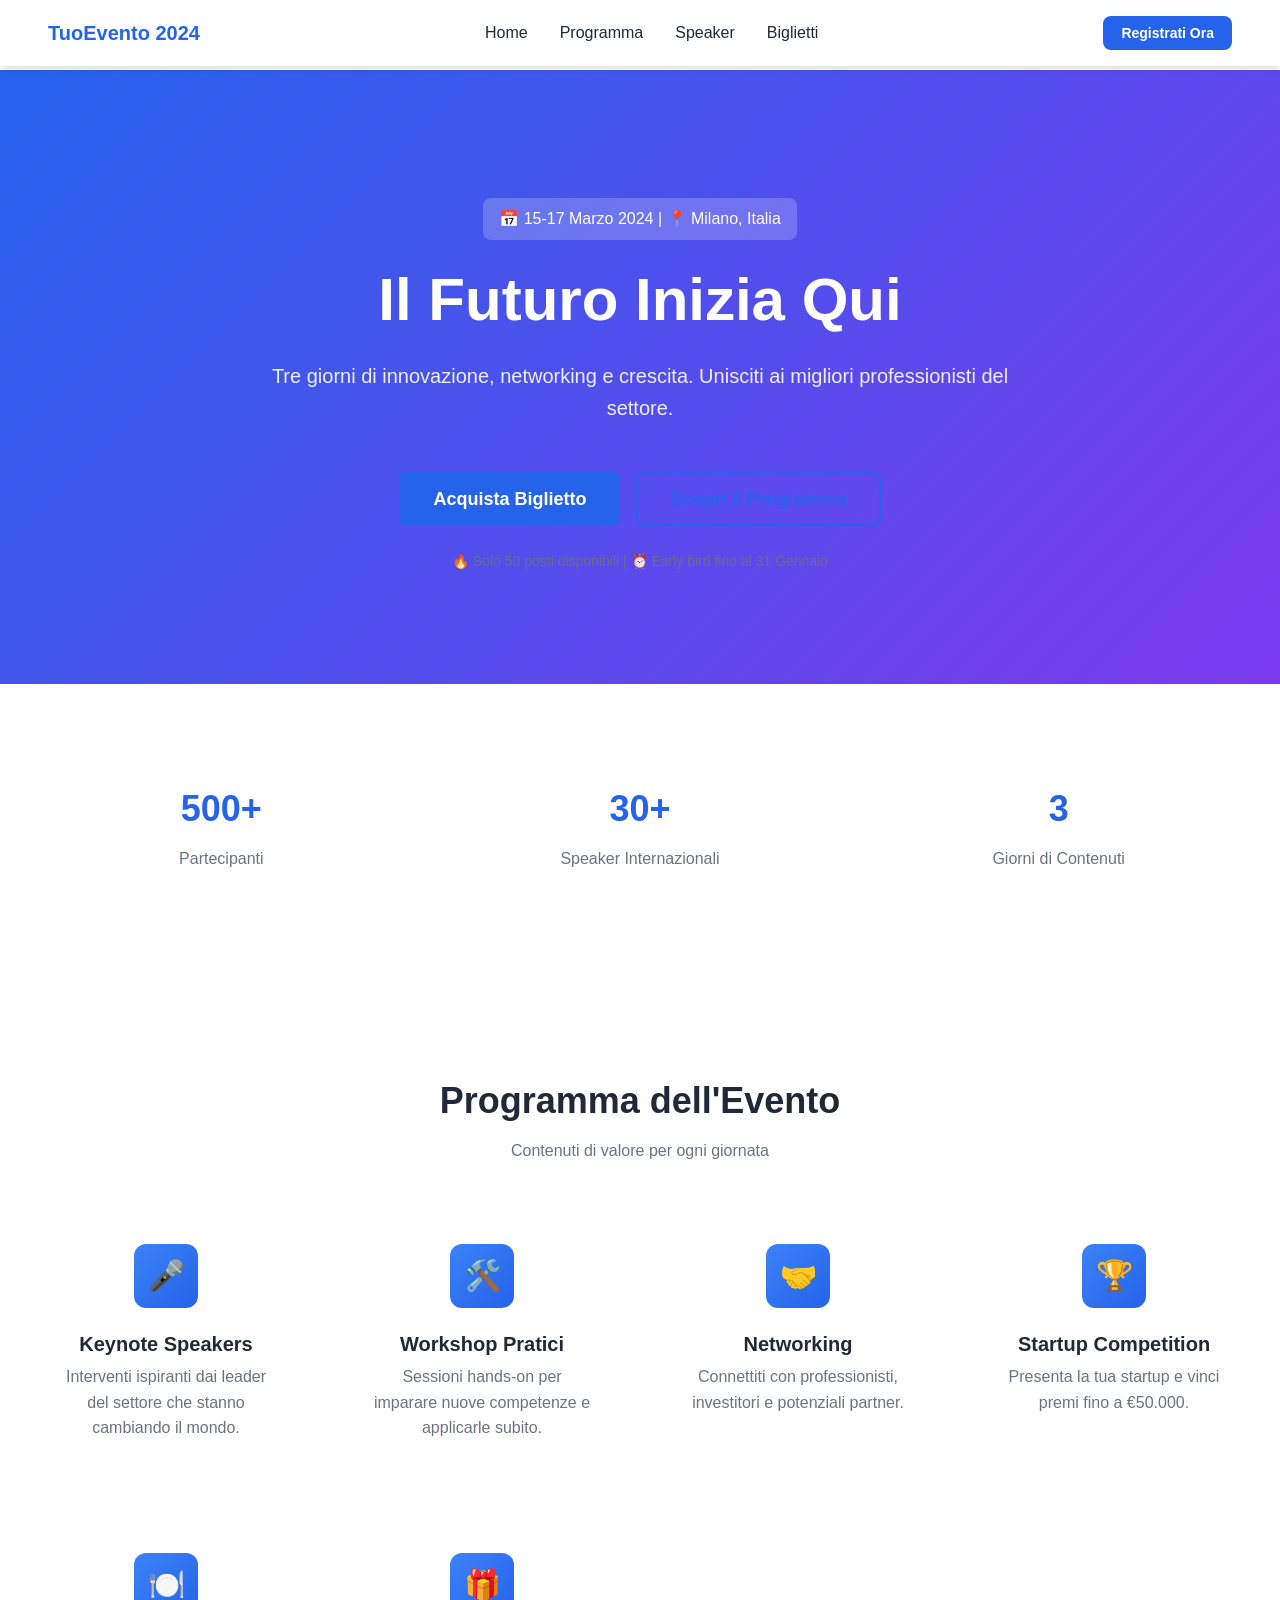
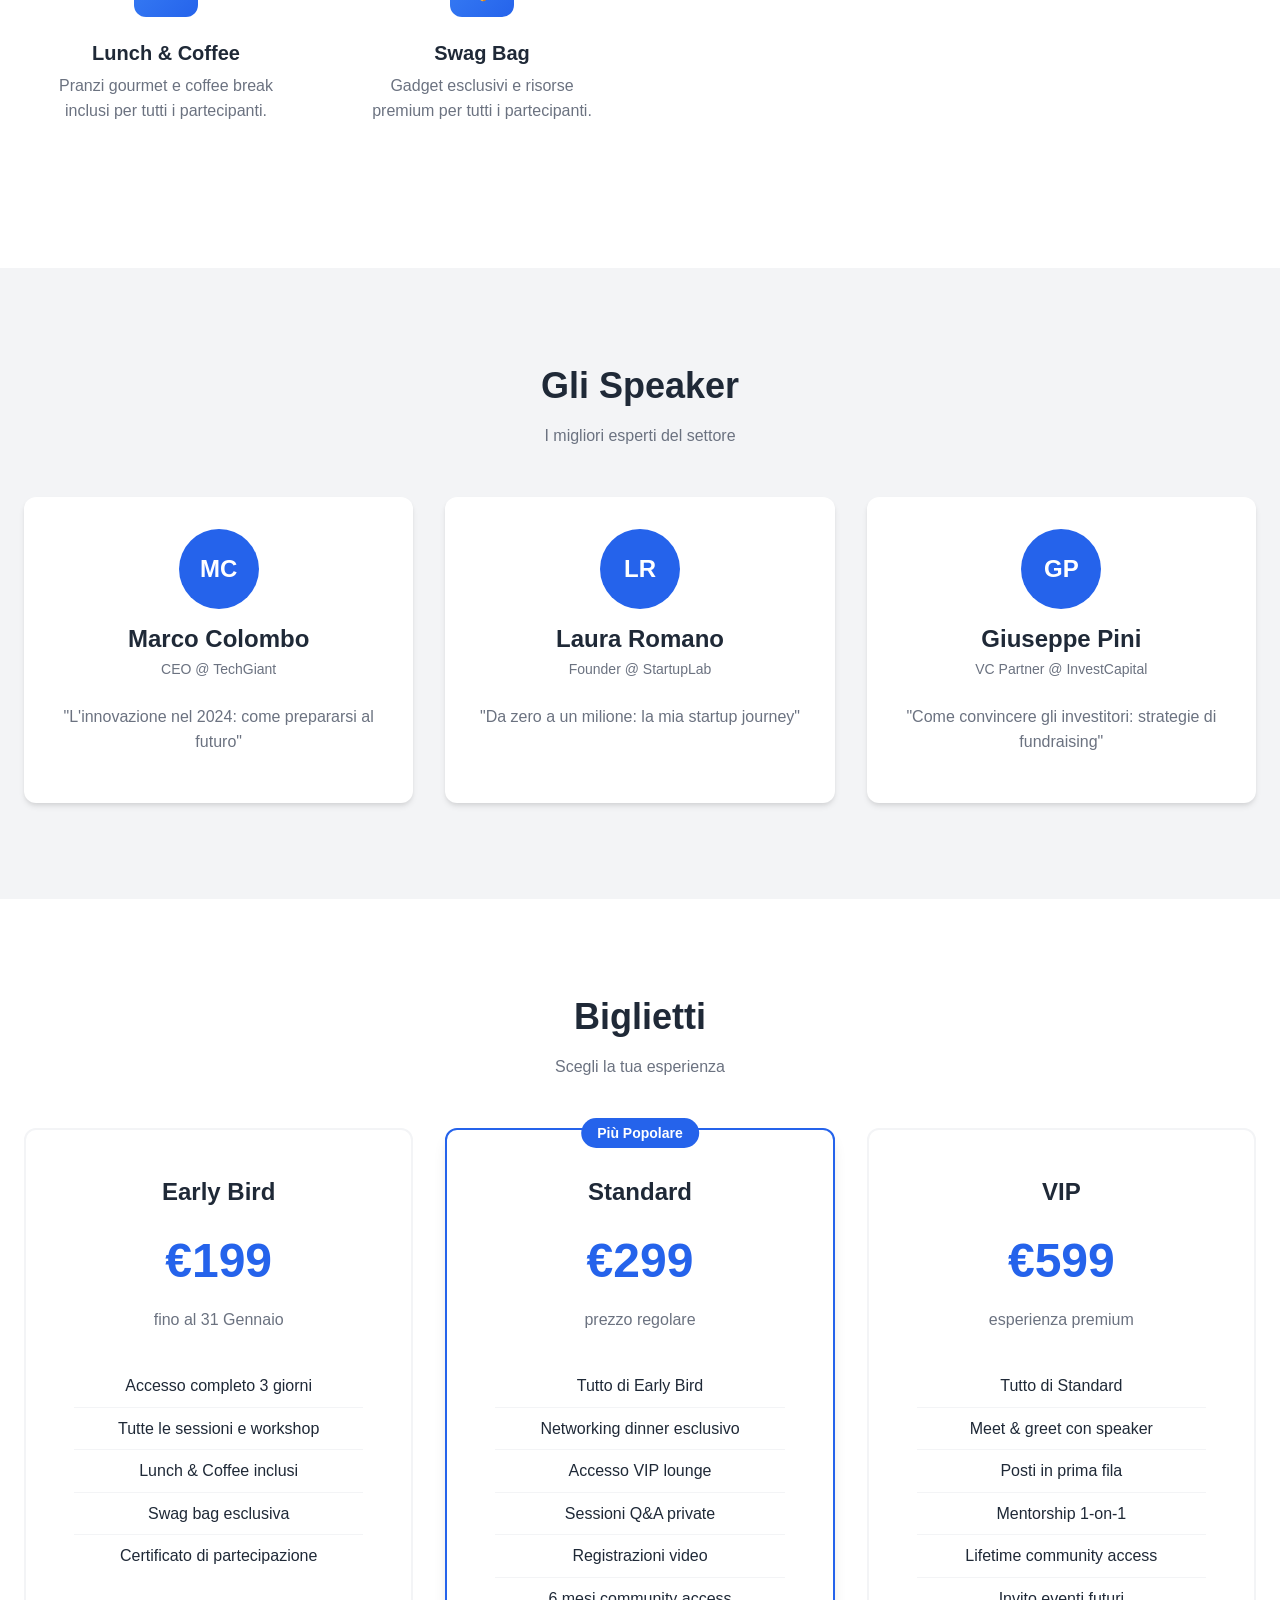
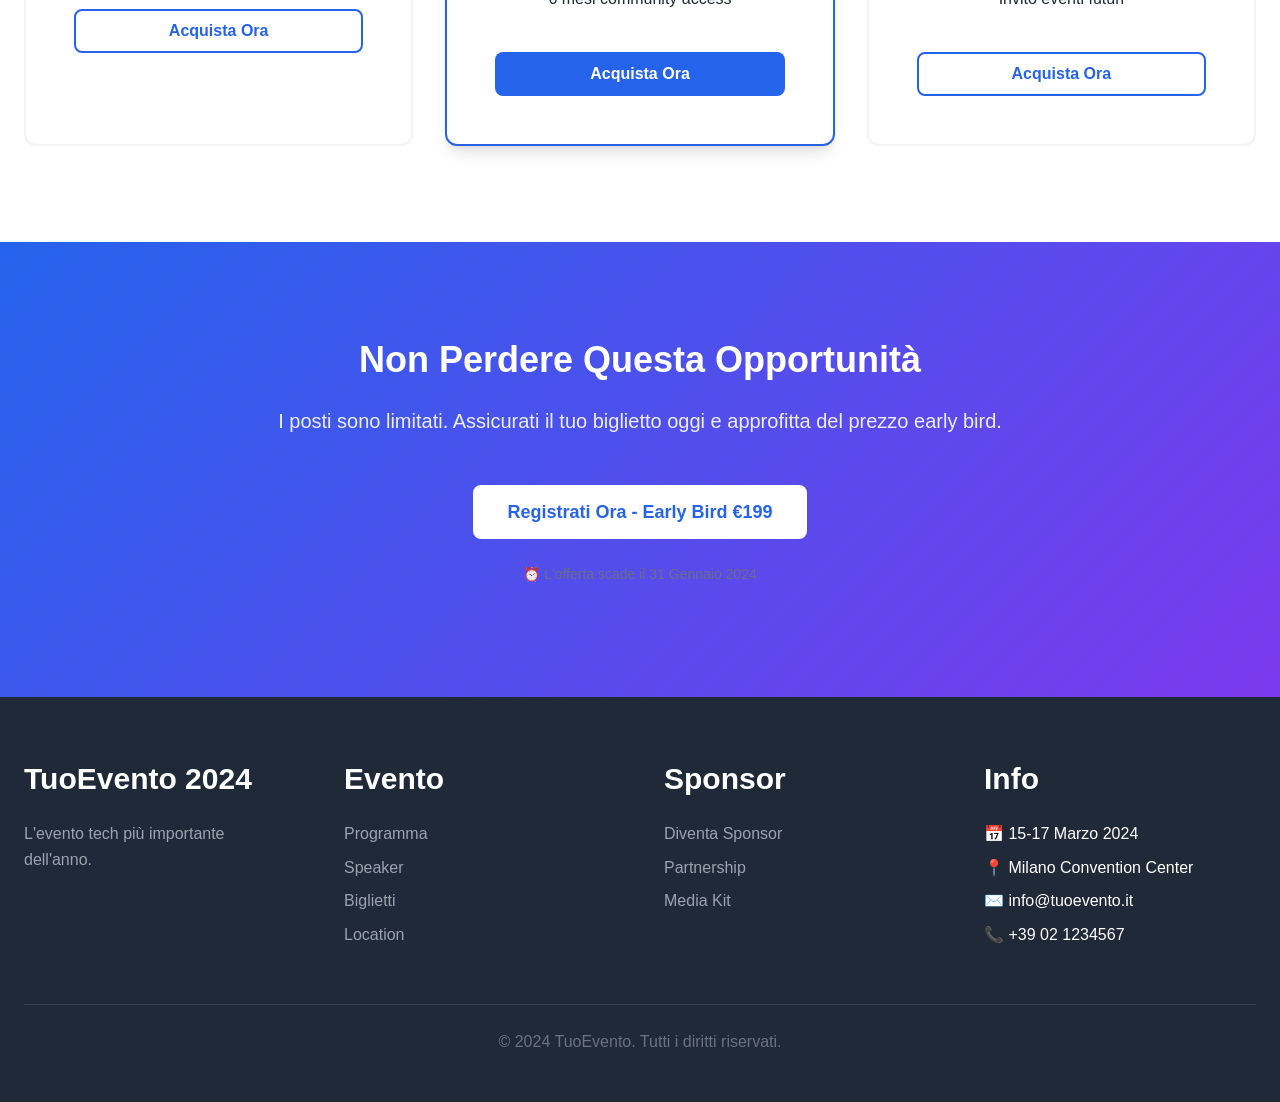
==== templates/event-landing.html @ 003d0883 "Crea Landing Page Kit completo per Vento Bootcamp - Struttura progetto con cartelle organizzate (css" ====
<!DOCTYPE html>
<html lang="it">
<head>
  <meta charset="UTF-8">
  <meta name="viewport" content="width=device-width, initial-scale=1.0">
  <meta name="description" content="Landing page professionale per il tuo evento">
  <title>Il Tuo Evento - Registrati Ora</title>

  <!-- CSS -->
  <link rel="stylesheet" href="../css/variables.css">
  <link rel="stylesheet" href="../css/main.css">
  <link rel="stylesheet" href="../css/components.css">
</head>
<body>

  <!-- NAVBAR -->
  <nav class="navbar" id="navbar">
    <div class="container">
      <div class="navbar-container">
        <a href="#" class="navbar-logo">TuoEvento 2024</a>

        <ul class="navbar-menu" id="navbarMenu">
          <li><a href="#home" class="navbar-link">Home</a></li>
          <li><a href="#features" class="navbar-link">Programma</a></li>
          <li><a href="#testimonials" class="navbar-link">Speaker</a></li>
          <li><a href="#pricing" class="navbar-link">Biglietti</a></li>
        </ul>

        <button class="btn btn-primary btn-sm">Registrati Ora</button>

        <button class="navbar-toggle" id="navbarToggle">
          <span></span>
          <span></span>
          <span></span>
        </button>
      </div>
    </div>
  </nav>

  <!-- HERO SECTION -->
  <section class="hero" id="home">
    <div class="container">
      <div class="hero-content">
        <div style="display: inline-block; background: rgba(255,255,255,0.2); padding: 0.5rem 1rem; border-radius: var(--radius-md); margin-bottom: var(--spacing-lg);">
          📅 15-17 Marzo 2024 | 📍 Milano, Italia
        </div>
        <h1 class="hero-title">Il Futuro Inizia Qui</h1>
        <p class="hero-subtitle">
          Tre giorni di innovazione, networking e crescita.
          Unisciti ai migliori professionisti del settore.
        </p>
        <div class="hero-buttons">
          <button class="btn btn-primary btn-lg">Acquista Biglietto</button>
          <button class="btn btn-outline btn-lg">Scopri il Programma</button>
        </div>
        <p style="margin-top: var(--spacing-lg); font-size: var(--text-sm); opacity: 0.9;">
          🔥 Solo 50 posti disponibili | ⏰ Early bird fino al 31 Gennaio
        </p>
      </div>
    </div>
  </section>

  <!-- EVENT INFO SECTION -->
  <section class="section" style="background-color: var(--white);">
    <div class="container">
      <div class="grid grid-cols-3" style="text-align: center;">
        <div>
          <div style="font-size: var(--text-4xl); color: var(--primary-color); font-weight: 700; margin-bottom: var(--spacing-sm);">500+</div>
          <p class="text-gray">Partecipanti</p>
        </div>
        <div>
          <div style="font-size: var(--text-4xl); color: var(--primary-color); font-weight: 700; margin-bottom: var(--spacing-sm);">30+</div>
          <p class="text-gray">Speaker Internazionali</p>
        </div>
        <div>
          <div style="font-size: var(--text-4xl); color: var(--primary-color); font-weight: 700; margin-bottom: var(--spacing-sm);">3</div>
          <p class="text-gray">Giorni di Contenuti</p>
        </div>
      </div>
    </div>
  </section>

  <!-- PROGRAM SECTION -->
  <section class="features section" id="features">
    <div class="container">
      <div class="text-center">
        <h2>Programma dell'Evento</h2>
        <p class="text-gray">Contenuti di valore per ogni giornata</p>
      </div>

      <div class="features-grid">
        <div class="feature-card">
          <div class="feature-icon">🎤</div>
          <h3 class="feature-title">Keynote Speakers</h3>
          <p class="feature-description">
            Interventi ispiranti dai leader del settore che stanno cambiando il mondo.
          </p>
        </div>

        <div class="feature-card">
          <div class="feature-icon">🛠️</div>
          <h3 class="feature-title">Workshop Pratici</h3>
          <p class="feature-description">
            Sessioni hands-on per imparare nuove competenze e applicarle subito.
          </p>
        </div>

        <div class="feature-card">
          <div class="feature-icon">🤝</div>
          <h3 class="feature-title">Networking</h3>
          <p class="feature-description">
            Connettiti con professionisti, investitori e potenziali partner.
          </p>
        </div>

        <div class="feature-card">
          <div class="feature-icon">🏆</div>
          <h3 class="feature-title">Startup Competition</h3>
          <p class="feature-description">
            Presenta la tua startup e vinci premi fino a €50.000.
          </p>
        </div>

        <div class="feature-card">
          <div class="feature-icon">🍽️</div>
          <h3 class="feature-title">Lunch & Coffee</h3>
          <p class="feature-description">
            Pranzi gourmet e coffee break inclusi per tutti i partecipanti.
          </p>
        </div>

        <div class="feature-card">
          <div class="feature-icon">🎁</div>
          <h3 class="feature-title">Swag Bag</h3>
          <p class="feature-description">
            Gadget esclusivi e risorse premium per tutti i partecipanti.
          </p>
        </div>
      </div>
    </div>
  </section>

  <!-- SPEAKERS SECTION (Styled as Testimonials) -->
  <section class="testimonials section" id="testimonials">
    <div class="container">
      <div class="text-center">
        <h2>Gli Speaker</h2>
        <p class="text-gray">I migliori esperti del settore</p>
      </div>

      <div class="testimonials-grid">
        <div class="testimonial-card">
          <div style="text-align: center; margin-bottom: var(--spacing-lg);">
            <div class="testimonial-avatar" style="width: 80px; height: 80px; font-size: var(--text-2xl); margin: 0 auto var(--spacing-md);">
              MC
            </div>
            <h4 style="margin-bottom: 0.25rem;">Marco Colombo</h4>
            <p class="text-gray" style="margin: 0; font-size: var(--text-sm);">CEO @ TechGiant</p>
          </div>
          <p class="feature-description" style="text-align: center;">
            "L'innovazione nel 2024: come prepararsi al futuro"
          </p>
        </div>

        <div class="testimonial-card">
          <div style="text-align: center; margin-bottom: var(--spacing-lg);">
            <div class="testimonial-avatar" style="width: 80px; height: 80px; font-size: var(--text-2xl); margin: 0 auto var(--spacing-md);">
              LR
            </div>
            <h4 style="margin-bottom: 0.25rem;">Laura Romano</h4>
            <p class="text-gray" style="margin: 0; font-size: var(--text-sm);">Founder @ StartupLab</p>
          </div>
          <p class="feature-description" style="text-align: center;">
            "Da zero a un milione: la mia startup journey"
          </p>
        </div>

        <div class="testimonial-card">
          <div style="text-align: center; margin-bottom: var(--spacing-lg);">
            <div class="testimonial-avatar" style="width: 80px; height: 80px; font-size: var(--text-2xl); margin: 0 auto var(--spacing-md);">
              GP
            </div>
            <h4 style="margin-bottom: 0.25rem;">Giuseppe Pini</h4>
            <p class="text-gray" style="margin: 0; font-size: var(--text-sm);">VC Partner @ InvestCapital</p>
          </div>
          <p class="feature-description" style="text-align: center;">
            "Come convincere gli investitori: strategie di fundraising"
          </p>
        </div>
      </div>
    </div>
  </section>

  <!-- PRICING/TICKETS SECTION -->
  <section class="pricing section" id="pricing">
    <div class="container">
      <div class="text-center">
        <h2>Biglietti</h2>
        <p class="text-gray">Scegli la tua esperienza</p>
      </div>

      <div class="pricing-grid">
        <div class="pricing-card">
          <h3 class="pricing-name">Early Bird</h3>
          <div class="pricing-price">€199</div>
          <p class="pricing-period">fino al 31 Gennaio</p>
          <ul class="pricing-features">
            <li>Accesso completo 3 giorni</li>
            <li>Tutte le sessioni e workshop</li>
            <li>Lunch & Coffee inclusi</li>
            <li>Swag bag esclusiva</li>
            <li>Certificato di partecipazione</li>
          </ul>
          <button class="btn btn-outline" style="width: 100%;">Acquista Ora</button>
        </div>

        <div class="pricing-card featured">
          <span class="pricing-badge">Più Popolare</span>
          <h3 class="pricing-name">Standard</h3>
          <div class="pricing-price">€299</div>
          <p class="pricing-period">prezzo regolare</p>
          <ul class="pricing-features">
            <li>Tutto di Early Bird</li>
            <li>Networking dinner esclusivo</li>
            <li>Accesso VIP lounge</li>
            <li>Sessioni Q&A private</li>
            <li>Registrazioni video</li>
            <li>6 mesi community access</li>
          </ul>
          <button class="btn btn-primary" style="width: 100%;">Acquista Ora</button>
        </div>

        <div class="pricing-card">
          <h3 class="pricing-name">VIP</h3>
          <div class="pricing-price">€599</div>
          <p class="pricing-period">esperienza premium</p>
          <ul class="pricing-features">
            <li>Tutto di Standard</li>
            <li>Meet & greet con speaker</li>
            <li>Posti in prima fila</li>
            <li>Mentorship 1-on-1</li>
            <li>Lifetime community access</li>
            <li>Invito eventi futuri</li>
          </ul>
          <button class="btn btn-outline" style="width: 100%;">Acquista Ora</button>
        </div>
      </div>
    </div>
  </section>

  <!-- CTA SECTION -->
  <section class="cta">
    <div class="container">
      <h2 class="cta-title">Non Perdere Questa Opportunità</h2>
      <p class="cta-text">
        I posti sono limitati. Assicurati il tuo biglietto oggi e approfitta del prezzo early bird.
      </p>
      <div class="hero-buttons">
        <button class="btn btn-lg" style="background-color: var(--white); color: var(--primary-color);">
          Registrati Ora - Early Bird €199
        </button>
      </div>
      <p style="margin-top: var(--spacing-lg); font-size: var(--text-sm); opacity: 0.9;">
        ⏰ L'offerta scade il 31 Gennaio 2024
      </p>
    </div>
  </section>

  <!-- FOOTER -->
  <footer class="footer">
    <div class="container">
      <div class="footer-grid">
        <div class="footer-section">
          <h3>TuoEvento 2024</h3>
          <p style="color: var(--gray-light);">
            L'evento tech più importante dell'anno.
          </p>
        </div>

        <div class="footer-section">
          <h3>Evento</h3>
          <ul class="footer-links">
            <li><a href="#features">Programma</a></li>
            <li><a href="#testimonials">Speaker</a></li>
            <li><a href="#pricing">Biglietti</a></li>
            <li><a href="#">Location</a></li>
          </ul>
        </div>

        <div class="footer-section">
          <h3>Sponsor</h3>
          <ul class="footer-links">
            <li><a href="#">Diventa Sponsor</a></li>
            <li><a href="#">Partnership</a></li>
            <li><a href="#">Media Kit</a></li>
          </ul>
        </div>

        <div class="footer-section">
          <h3>Info</h3>
          <ul class="footer-links">
            <li>📅 15-17 Marzo 2024</li>
            <li>📍 Milano Convention Center</li>
            <li>✉️ info@tuoevento.it</li>
            <li>📞 +39 02 1234567</li>
          </ul>
        </div>
      </div>

      <div class="footer-bottom">
        <p>&copy; 2024 TuoEvento. Tutti i diritti riservati.</p>
      </div>
    </div>
  </footer>

  <!-- JavaScript -->
  <script src="../js/main.js"></script>
</body>
</html>
---- css/variables.css ----
/* ========================================
   VARIABILI CSS - Personalizza qui i colori e gli stili
   ======================================== */

:root {
  /* Colori Primari */
  --primary-color: #2563eb;
  --primary-dark: #1e40af;
  --primary-light: #3b82f6;

  /* Colori Secondari */
  --secondary-color: #7c3aed;
  --secondary-dark: #6d28d9;
  --secondary-light: #8b5cf6;

  /* Colori Neutri */
  --dark: #1f2937;
  --dark-light: #374151;
  --gray: #6b7280;
  --gray-light: #9ca3af;
  --light: #f3f4f6;
  --white: #ffffff;

  /* Colori di Stato */
  --success: #10b981;
  --warning: #f59e0b;
  --error: #ef4444;
  --info: #3b82f6;

  /* Typography */
  --font-primary: -apple-system, BlinkMacSystemFont, 'Segoe UI', Roboto, 'Helvetica Neue', Arial, sans-serif;
  --font-heading: 'Inter', -apple-system, BlinkMacSystemFont, 'Segoe UI', Roboto, sans-serif;

  /* Font Sizes */
  --text-xs: 0.75rem;      /* 12px */
  --text-sm: 0.875rem;     /* 14px */
  --text-base: 1rem;       /* 16px */
  --text-lg: 1.125rem;     /* 18px */
  --text-xl: 1.25rem;      /* 20px */
  --text-2xl: 1.5rem;      /* 24px */
  --text-3xl: 1.875rem;    /* 30px */
  --text-4xl: 2.25rem;     /* 36px */
  --text-5xl: 3rem;        /* 48px */
  --text-6xl: 3.75rem;     /* 60px */

  /* Spacing */
  --spacing-xs: 0.25rem;   /* 4px */
  --spacing-sm: 0.5rem;    /* 8px */
  --spacing-md: 1rem;      /* 16px */
  --spacing-lg: 1.5rem;    /* 24px */
  --spacing-xl: 2rem;      /* 32px */
  --spacing-2xl: 3rem;     /* 48px */
  --spacing-3xl: 4rem;     /* 64px */
  --spacing-4xl: 6rem;     /* 96px */

  /* Border Radius */
  --radius-sm: 0.25rem;    /* 4px */
  --radius-md: 0.5rem;     /* 8px */
  --radius-lg: 0.75rem;    /* 12px */
  --radius-xl: 1rem;       /* 16px */
  --radius-full: 9999px;

  /* Shadows */
  --shadow-sm: 0 1px 2px 0 rgba(0, 0, 0, 0.05);
  --shadow-md: 0 4px 6px -1px rgba(0, 0, 0, 0.1), 0 2px 4px -1px rgba(0, 0, 0, 0.06);
  --shadow-lg: 0 10px 15px -3px rgba(0, 0, 0, 0.1), 0 4px 6px -2px rgba(0, 0, 0, 0.05);
  --shadow-xl: 0 20px 25px -5px rgba(0, 0, 0, 0.1), 0 10px 10px -5px rgba(0, 0, 0, 0.04);

  /* Transitions */
  --transition-fast: 150ms ease-in-out;
  --transition-base: 300ms ease-in-out;
  --transition-slow: 500ms ease-in-out;

  /* Container Width */
  --container-sm: 640px;
  --container-md: 768px;
  --container-lg: 1024px;
  --container-xl: 1280px;
  --container-2xl: 1536px;
}
---- css/main.css ----
/* ========================================
   RESET & BASE STYLES
   ======================================== */

* {
  margin: 0;
  padding: 0;
  box-sizing: border-box;
}

html {
  scroll-behavior: smooth;
}

body {
  font-family: var(--font-primary);
  font-size: var(--text-base);
  line-height: 1.6;
  color: var(--dark);
  background-color: var(--white);
  -webkit-font-smoothing: antialiased;
  -moz-osx-font-smoothing: grayscale;
}

img {
  max-width: 100%;
  height: auto;
  display: block;
}

a {
  color: inherit;
  text-decoration: none;
}

button {
  font-family: inherit;
  cursor: pointer;
  border: none;
  background: none;
}

/* ========================================
   TYPOGRAPHY
   ======================================== */

h1, h2, h3, h4, h5, h6 {
  font-family: var(--font-heading);
  font-weight: 700;
  line-height: 1.2;
  margin-bottom: var(--spacing-md);
  color: var(--dark);
}

h1 { font-size: var(--text-5xl); }
h2 { font-size: var(--text-4xl); }
h3 { font-size: var(--text-3xl); }
h4 { font-size: var(--text-2xl); }
h5 { font-size: var(--text-xl); }
h6 { font-size: var(--text-lg); }

p {
  margin-bottom: var(--spacing-md);
  color: var(--gray);
}

/* ========================================
   CONTAINER & LAYOUT
   ======================================== */

.container {
  width: 100%;
  max-width: var(--container-xl);
  margin: 0 auto;
  padding: 0 var(--spacing-lg);
}

.container-sm { max-width: var(--container-sm); }
.container-md { max-width: var(--container-md); }
.container-lg { max-width: var(--container-lg); }
.container-xl { max-width: var(--container-xl); }

.section {
  padding: var(--spacing-4xl) 0;
}

.section-sm { padding: var(--spacing-2xl) 0; }
.section-lg { padding: 6rem 0; }

/* ========================================
   GRID SYSTEM
   ======================================== */

.grid {
  display: grid;
  gap: var(--spacing-lg);
}

.grid-cols-1 { grid-template-columns: repeat(1, 1fr); }
.grid-cols-2 { grid-template-columns: repeat(2, 1fr); }
.grid-cols-3 { grid-template-columns: repeat(3, 1fr); }
.grid-cols-4 { grid-template-columns: repeat(4, 1fr); }

/* ========================================
   FLEXBOX UTILITIES
   ======================================== */

.flex {
  display: flex;
}

.flex-col { flex-direction: column; }
.flex-row { flex-direction: row; }

.items-center { align-items: center; }
.items-start { align-items: flex-start; }
.items-end { align-items: flex-end; }

.justify-center { justify-content: center; }
.justify-between { justify-content: space-between; }
.justify-around { justify-content: space-around; }
.justify-start { justify-content: flex-start; }
.justify-end { justify-content: flex-end; }

.gap-sm { gap: var(--spacing-sm); }
.gap-md { gap: var(--spacing-md); }
.gap-lg { gap: var(--spacing-lg); }
.gap-xl { gap: var(--spacing-xl); }

/* ========================================
   BUTTONS
   ======================================== */

.btn {
  display: inline-flex;
  align-items: center;
  justify-content: center;
  padding: 0.75rem 1.5rem;
  font-size: var(--text-base);
  font-weight: 600;
  border-radius: var(--radius-md);
  transition: all var(--transition-base);
  cursor: pointer;
  border: 2px solid transparent;
  text-align: center;
  line-height: 1;
}

.btn-primary {
  background-color: var(--primary-color);
  color: var(--white);
}

.btn-primary:hover {
  background-color: var(--primary-dark);
  transform: translateY(-2px);
  box-shadow: var(--shadow-lg);
}

.btn-secondary {
  background-color: var(--secondary-color);
  color: var(--white);
}

.btn-secondary:hover {
  background-color: var(--secondary-dark);
  transform: translateY(-2px);
  box-shadow: var(--shadow-lg);
}

.btn-outline {
  background-color: transparent;
  border-color: var(--primary-color);
  color: var(--primary-color);
}

.btn-outline:hover {
  background-color: var(--primary-color);
  color: var(--white);
}

.btn-lg {
  padding: 1rem 2rem;
  font-size: var(--text-lg);
}

.btn-sm {
  padding: 0.5rem 1rem;
  font-size: var(--text-sm);
}

/* ========================================
   CARDS
   ======================================== */

.card {
  background-color: var(--white);
  border-radius: var(--radius-lg);
  padding: var(--spacing-xl);
  box-shadow: var(--shadow-md);
  transition: all var(--transition-base);
}

.card:hover {
  box-shadow: var(--shadow-xl);
  transform: translateY(-4px);
}

/* ========================================
   FORM ELEMENTS
   ======================================== */

.form-group {
  margin-bottom: var(--spacing-lg);
}

.form-label {
  display: block;
  margin-bottom: var(--spacing-sm);
  font-weight: 600;
  color: var(--dark);
}

.form-input,
.form-textarea,
.form-select {
  width: 100%;
  padding: 0.75rem;
  font-size: var(--text-base);
  border: 2px solid var(--light);
  border-radius: var(--radius-md);
  transition: all var(--transition-base);
  font-family: inherit;
}

.form-input:focus,
.form-textarea:focus,
.form-select:focus {
  outline: none;
  border-color: var(--primary-color);
  box-shadow: 0 0 0 3px rgba(37, 99, 235, 0.1);
}

.form-textarea {
  resize: vertical;
  min-height: 120px;
}

/* ========================================
   UTILITY CLASSES
   ======================================== */

.text-center { text-align: center; }
.text-left { text-align: left; }
.text-right { text-align: right; }

.text-primary { color: var(--primary-color); }
.text-secondary { color: var(--secondary-color); }
.text-dark { color: var(--dark); }
.text-gray { color: var(--gray); }
.text-white { color: var(--white); }

.bg-primary { background-color: var(--primary-color); }
.bg-secondary { background-color: var(--secondary-color); }
.bg-dark { background-color: var(--dark); }
.bg-light { background-color: var(--light); }
.bg-white { background-color: var(--white); }

.rounded-sm { border-radius: var(--radius-sm); }
.rounded-md { border-radius: var(--radius-md); }
.rounded-lg { border-radius: var(--radius-lg); }
.rounded-full { border-radius: var(--radius-full); }

.shadow-sm { box-shadow: var(--shadow-sm); }
.shadow-md { box-shadow: var(--shadow-md); }
.shadow-lg { box-shadow: var(--shadow-lg); }

.mb-sm { margin-bottom: var(--spacing-sm); }
.mb-md { margin-bottom: var(--spacing-md); }
.mb-lg { margin-bottom: var(--spacing-lg); }
.mb-xl { margin-bottom: var(--spacing-xl); }

.mt-sm { margin-top: var(--spacing-sm); }
.mt-md { margin-top: var(--spacing-md); }
.mt-lg { margin-top: var(--spacing-lg); }
.mt-xl { margin-top: var(--spacing-xl); }

/* ========================================
   RESPONSIVE DESIGN
   ======================================== */

@media (max-width: 768px) {
  h1 { font-size: var(--text-4xl); }
  h2 { font-size: var(--text-3xl); }
  h3 { font-size: var(--text-2xl); }

  .section { padding: var(--spacing-2xl) 0; }

  .grid-cols-2,
  .grid-cols-3,
  .grid-cols-4 {
    grid-template-columns: 1fr;
  }
}

@media (min-width: 769px) and (max-width: 1024px) {
  .grid-cols-3,
  .grid-cols-4 {
    grid-template-columns: repeat(2, 1fr);
  }
}
---- css/components.css ----
/* ========================================
   COMPONENT STYLES
   ======================================== */

/* NAVBAR */
.navbar {
  position: fixed;
  top: 0;
  left: 0;
  right: 0;
  background-color: var(--white);
  box-shadow: var(--shadow-md);
  z-index: 1000;
  transition: all var(--transition-base);
}

.navbar.scrolled {
  box-shadow: var(--shadow-lg);
}

.navbar-container {
  display: flex;
  align-items: center;
  justify-content: space-between;
  padding: var(--spacing-md) var(--spacing-lg);
}

.navbar-logo {
  font-size: var(--text-xl);
  font-weight: 700;
  color: var(--primary-color);
}

.navbar-menu {
  display: flex;
  gap: var(--spacing-xl);
  list-style: none;
}

.navbar-link {
  font-weight: 500;
  color: var(--dark);
  transition: color var(--transition-base);
}

.navbar-link:hover {
  color: var(--primary-color);
}

.navbar-toggle {
  display: none;
  flex-direction: column;
  gap: 4px;
}

.navbar-toggle span {
  width: 25px;
  height: 3px;
  background-color: var(--dark);
  transition: all var(--transition-base);
}

/* HERO SECTION */
.hero {
  padding: 8rem 0 6rem;
  background: linear-gradient(135deg, var(--primary-color) 0%, var(--secondary-color) 100%);
  color: var(--white);
  margin-top: 70px;
}

.hero-content {
  text-align: center;
  max-width: 800px;
  margin: 0 auto;
}

.hero-title {
  font-size: var(--text-6xl);
  margin-bottom: var(--spacing-lg);
  color: var(--white);
}

.hero-subtitle {
  font-size: var(--text-xl);
  margin-bottom: var(--spacing-2xl);
  color: rgba(255, 255, 255, 0.9);
}

.hero-buttons {
  display: flex;
  gap: var(--spacing-md);
  justify-content: center;
  flex-wrap: wrap;
}

/* FEATURES SECTION */
.features {
  padding: var(--spacing-4xl) 0;
}

.features-grid {
  display: grid;
  grid-template-columns: repeat(auto-fit, minmax(280px, 1fr));
  gap: var(--spacing-xl);
  margin-top: var(--spacing-2xl);
}

.feature-card {
  text-align: center;
  padding: var(--spacing-xl);
}

.feature-icon {
  width: 64px;
  height: 64px;
  margin: 0 auto var(--spacing-lg);
  background: linear-gradient(135deg, var(--primary-light) 0%, var(--primary-color) 100%);
  border-radius: var(--radius-lg);
  display: flex;
  align-items: center;
  justify-content: center;
  font-size: var(--text-3xl);
  color: var(--white);
}

.feature-title {
  font-size: var(--text-xl);
  margin-bottom: var(--spacing-sm);
  color: var(--dark);
}

.feature-description {
  color: var(--gray);
  line-height: 1.6;
}

/* TESTIMONIALS SECTION */
.testimonials {
  background-color: var(--light);
  padding: var(--spacing-4xl) 0;
}

.testimonials-grid {
  display: grid;
  grid-template-columns: repeat(auto-fit, minmax(300px, 1fr));
  gap: var(--spacing-xl);
  margin-top: var(--spacing-2xl);
}

.testimonial-card {
  background-color: var(--white);
  padding: var(--spacing-xl);
  border-radius: var(--radius-lg);
  box-shadow: var(--shadow-md);
}

.testimonial-text {
  font-style: italic;
  color: var(--dark);
  margin-bottom: var(--spacing-lg);
  font-size: var(--text-lg);
  line-height: 1.6;
}

.testimonial-author {
  display: flex;
  align-items: center;
  gap: var(--spacing-md);
}

.testimonial-avatar {
  width: 50px;
  height: 50px;
  border-radius: var(--radius-full);
  background-color: var(--primary-color);
  display: flex;
  align-items: center;
  justify-content: center;
  color: var(--white);
  font-weight: 700;
}

.testimonial-info h4 {
  font-size: var(--text-base);
  margin-bottom: 0.25rem;
  color: var(--dark);
}

.testimonial-info p {
  font-size: var(--text-sm);
  color: var(--gray);
  margin: 0;
}

/* PRICING SECTION */
.pricing {
  padding: var(--spacing-4xl) 0;
}

.pricing-grid {
  display: grid;
  grid-template-columns: repeat(auto-fit, minmax(280px, 1fr));
  gap: var(--spacing-xl);
  margin-top: var(--spacing-2xl);
}

.pricing-card {
  background-color: var(--white);
  border: 2px solid var(--light);
  border-radius: var(--radius-lg);
  padding: var(--spacing-2xl);
  text-align: center;
  transition: all var(--transition-base);
  position: relative;
}

.pricing-card:hover {
  border-color: var(--primary-color);
  transform: translateY(-8px);
  box-shadow: var(--shadow-xl);
}

.pricing-card.featured {
  border-color: var(--primary-color);
  box-shadow: var(--shadow-lg);
}

.pricing-badge {
  position: absolute;
  top: -12px;
  left: 50%;
  transform: translateX(-50%);
  background-color: var(--primary-color);
  color: var(--white);
  padding: 0.25rem 1rem;
  border-radius: var(--radius-full);
  font-size: var(--text-sm);
  font-weight: 600;
}

.pricing-name {
  font-size: var(--text-2xl);
  margin-bottom: var(--spacing-md);
  color: var(--dark);
}

.pricing-price {
  font-size: var(--text-5xl);
  font-weight: 700;
  color: var(--primary-color);
  margin-bottom: var(--spacing-sm);
}

.pricing-period {
  color: var(--gray);
  font-size: var(--text-base);
  margin-bottom: var(--spacing-xl);
}

.pricing-features {
  list-style: none;
  margin-bottom: var(--spacing-xl);
}

.pricing-features li {
  padding: var(--spacing-sm) 0;
  color: var(--dark);
  border-bottom: 1px solid var(--light);
}

.pricing-features li:last-child {
  border-bottom: none;
}

/* CONTACT FORM SECTION */
.contact {
  padding: var(--spacing-4xl) 0;
  background-color: var(--light);
}

.contact-container {
  max-width: 600px;
  margin: var(--spacing-2xl) auto 0;
}

.contact-form {
  background-color: var(--white);
  padding: var(--spacing-2xl);
  border-radius: var(--radius-lg);
  box-shadow: var(--shadow-lg);
}

/* CTA SECTION */
.cta {
  background: linear-gradient(135deg, var(--primary-color) 0%, var(--secondary-color) 100%);
  color: var(--white);
  padding: var(--spacing-4xl) 0;
  text-align: center;
}

.cta-title {
  font-size: var(--text-4xl);
  margin-bottom: var(--spacing-lg);
  color: var(--white);
}

.cta-text {
  font-size: var(--text-xl);
  margin-bottom: var(--spacing-2xl);
  color: rgba(255, 255, 255, 0.9);
}

/* FOOTER */
.footer {
  background-color: var(--dark);
  color: var(--white);
  padding: var(--spacing-3xl) 0 var(--spacing-xl);
}

.footer-grid {
  display: grid;
  grid-template-columns: repeat(auto-fit, minmax(250px, 1fr));
  gap: var(--spacing-2xl);
  margin-bottom: var(--spacing-2xl);
}

.footer-section h3 {
  color: var(--white);
  margin-bottom: var(--spacing-lg);
}

.footer-links {
  list-style: none;
}

.footer-links li {
  margin-bottom: var(--spacing-sm);
}

.footer-links a {
  color: var(--gray-light);
  transition: color var(--transition-base);
}

.footer-links a:hover {
  color: var(--white);
}

.footer-bottom {
  border-top: 1px solid var(--dark-light);
  padding-top: var(--spacing-lg);
  text-align: center;
  color: var(--gray-light);
}

/* MOBILE RESPONSIVE */
@media (max-width: 768px) {
  .navbar-menu {
    position: fixed;
    top: 70px;
    left: 0;
    right: 0;
    flex-direction: column;
    background-color: var(--white);
    padding: var(--spacing-lg);
    box-shadow: var(--shadow-lg);
    transform: translateY(-100%);
    opacity: 0;
    visibility: hidden;
    transition: all var(--transition-base);
  }

  .navbar-menu.active {
    transform: translateY(0);
    opacity: 1;
    visibility: visible;
  }

  .navbar-toggle {
    display: flex;
  }

  .hero {
    padding: 5rem 0 3rem;
  }

  .hero-title {
    font-size: var(--text-4xl);
  }

  .hero-subtitle {
    font-size: var(--text-lg);
  }

  .hero-buttons {
    flex-direction: column;
    align-items: center;
  }

  .hero-buttons .btn {
    width: 100%;
    max-width: 300px;
  }
}
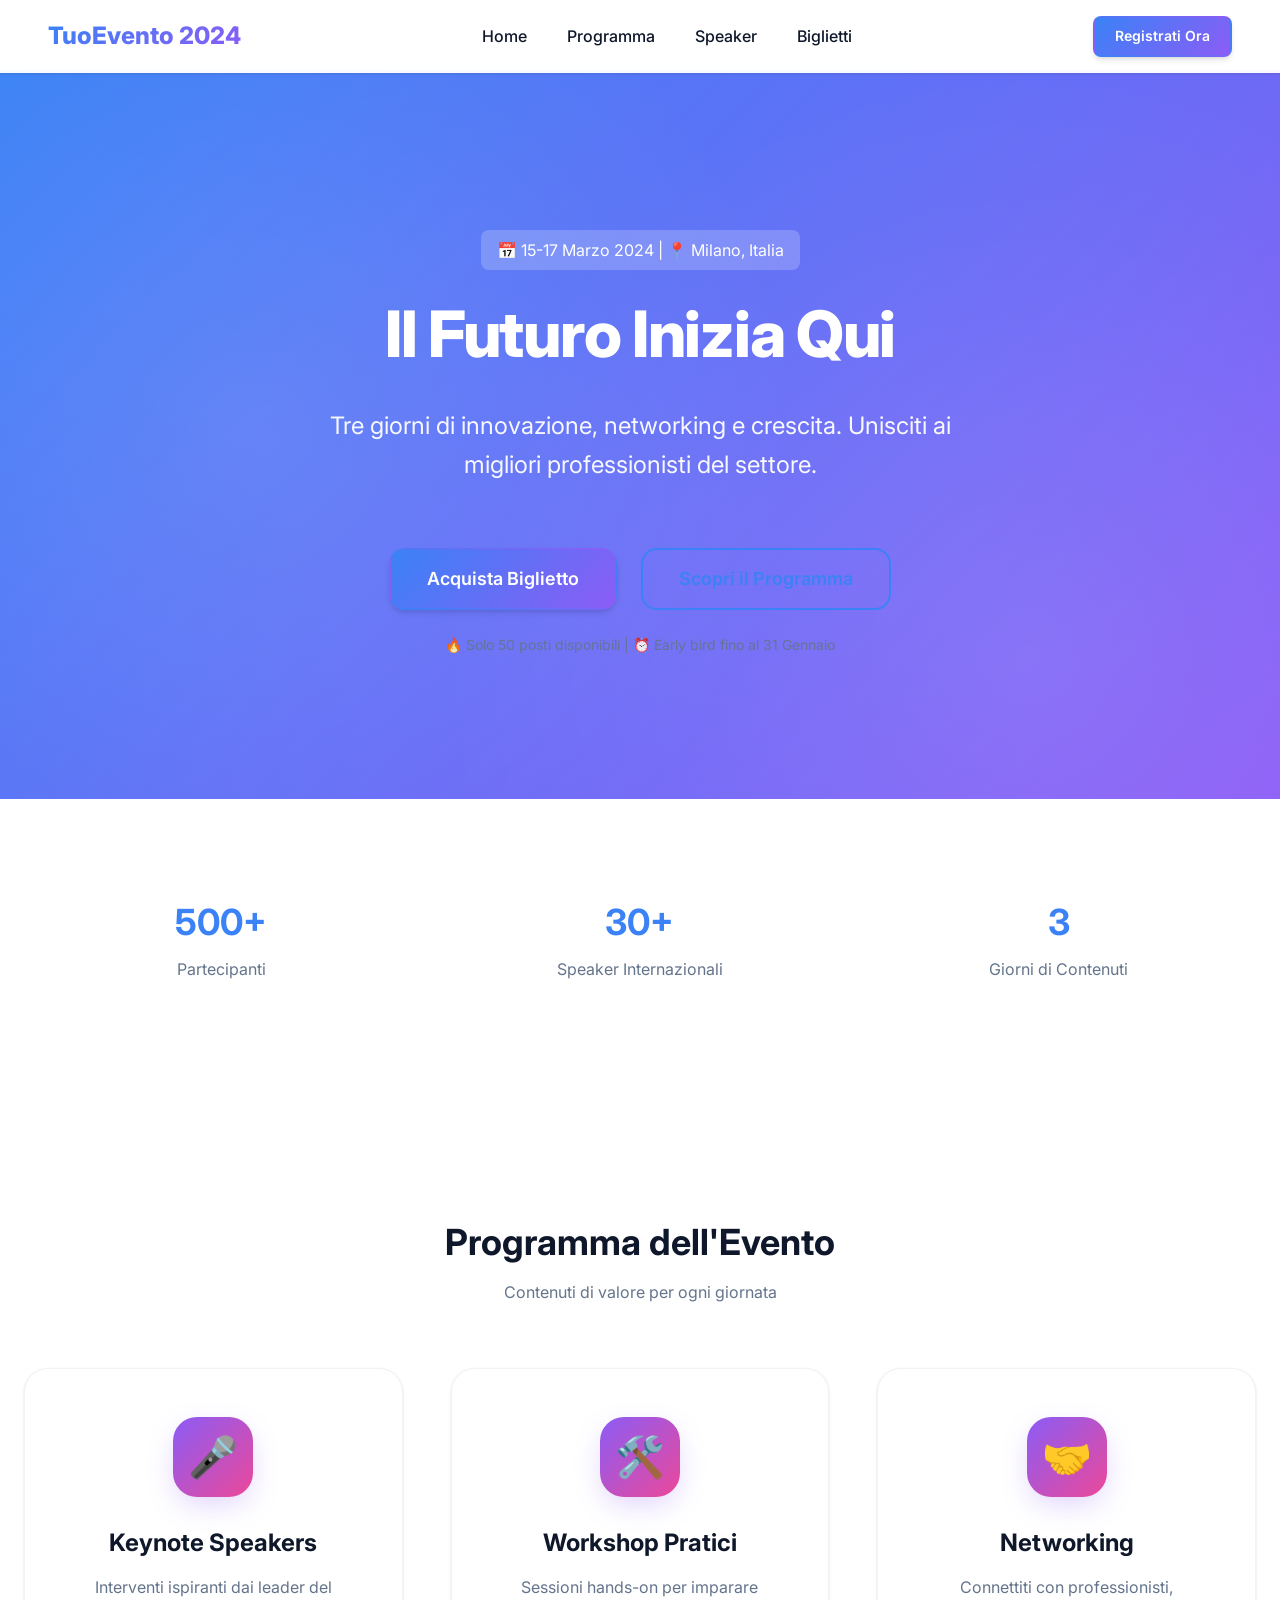
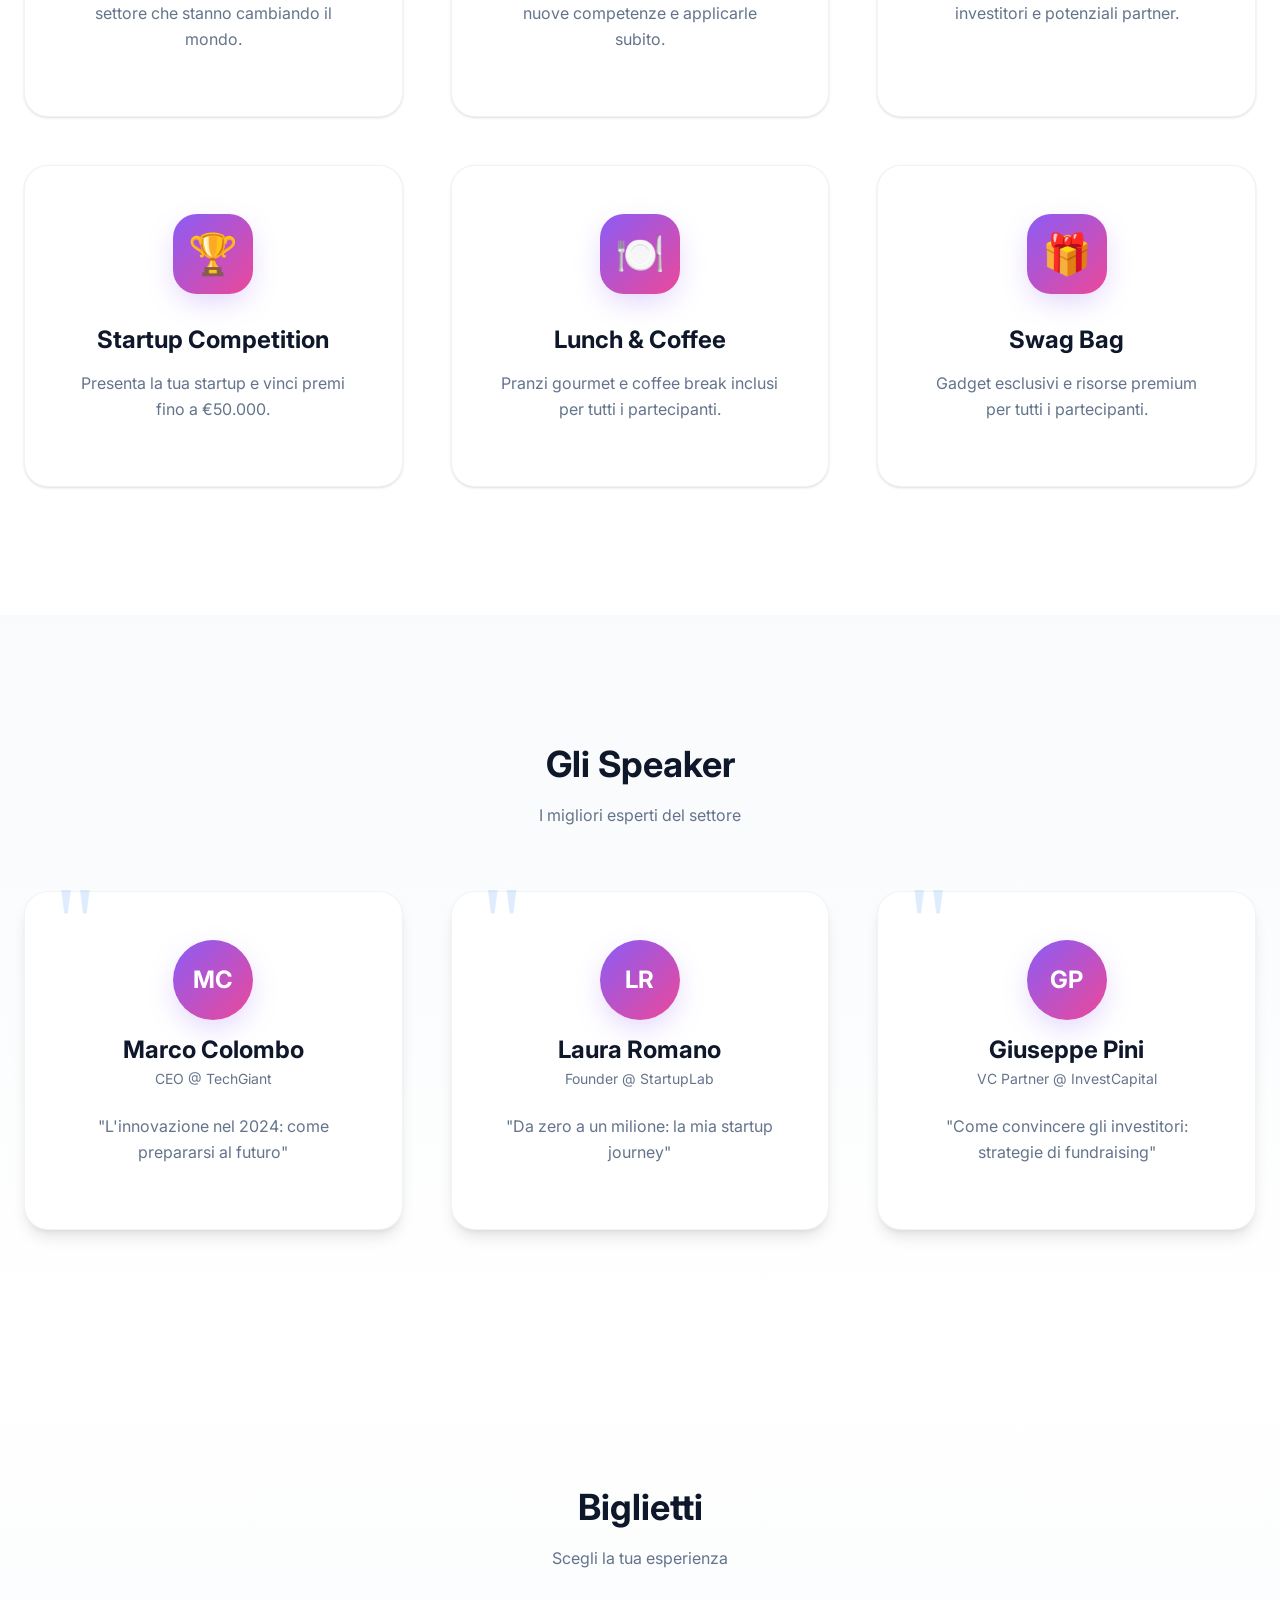
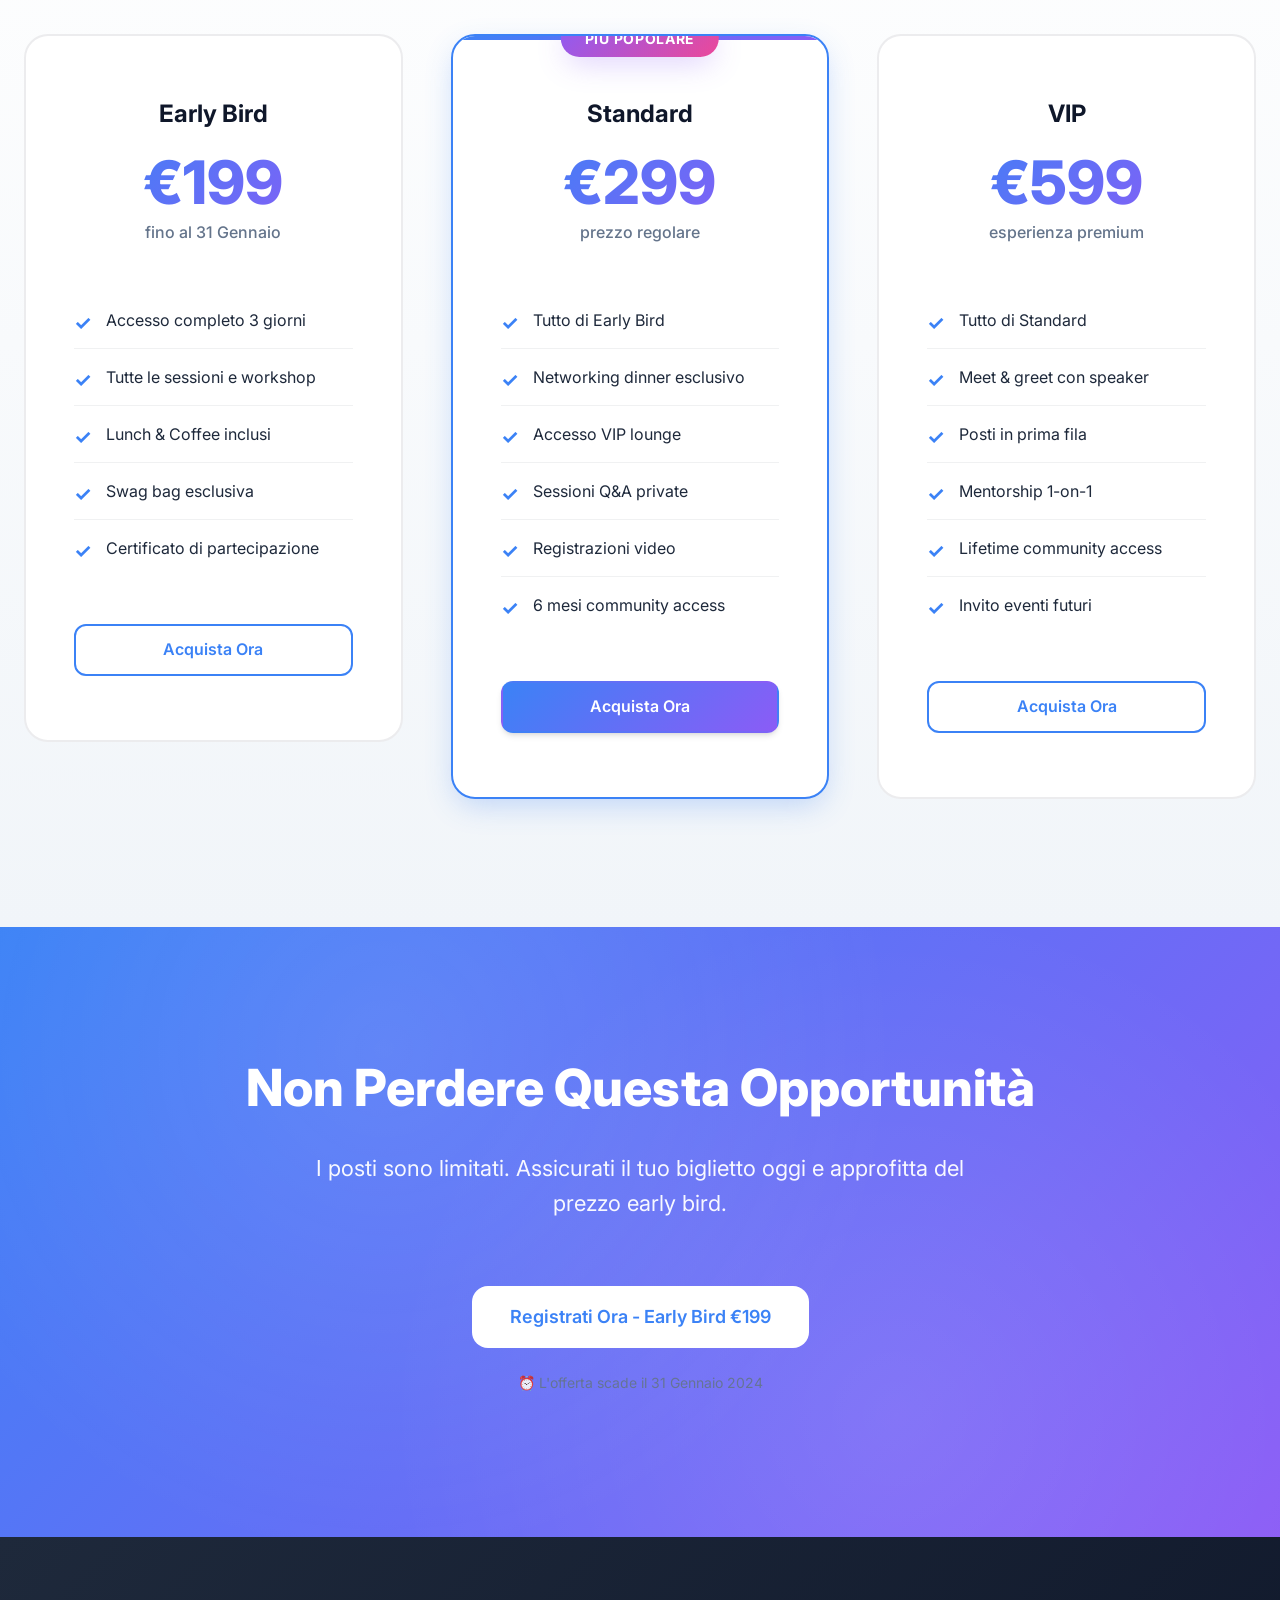
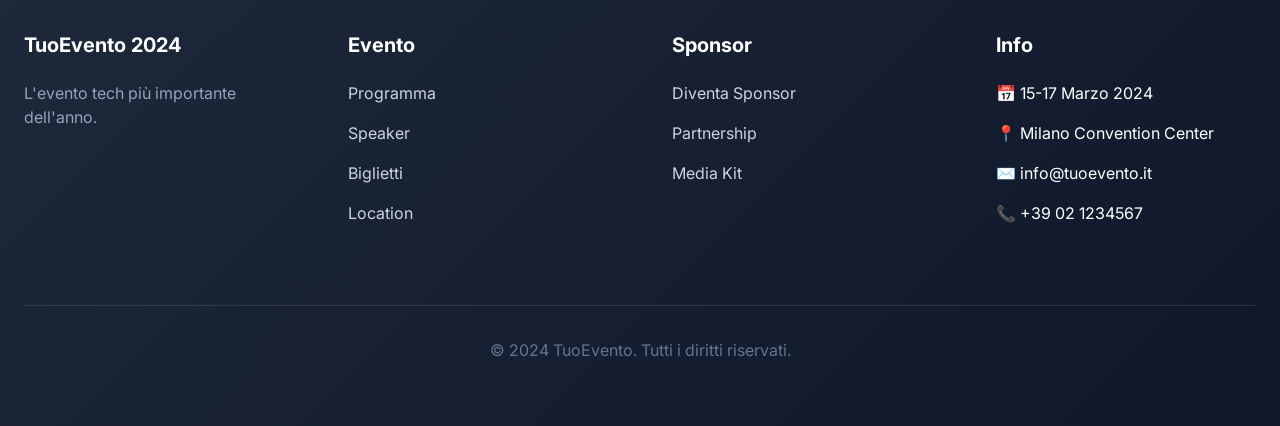
==== commit 70aebafa: "Aggiungi font Google Inter e crea demo standalone FONT GOOGLE: - Aggiunto Inter font (300-800 weight" ====
--- a/templates/event-landing.html
+++ b/templates/event-landing.html
@@ -5,6 +5,11 @@
   <meta name="viewport" content="width=device-width, initial-scale=1.0">
   <meta name="description" content="Landing page professionale per il tuo evento">
   <title>Il Tuo Evento - Registrati Ora</title>
+
+  <!-- Google Fonts - Inter -->
+  <link rel="preconnect" href="https://fonts.googleapis.com">
+  <link rel="preconnect" href="https://fonts.gstatic.com" crossorigin>
+  <link href="https://fonts.googleapis.com/css2?family=Inter:wght@300;400;500;600;700;800&display=swap" rel="stylesheet">
 
   <!-- CSS -->
   <link rel="stylesheet" href="../css/variables.css">
--- a/css/variables.css
+++ b/css/variables.css
@@ -1,37 +1,67 @@
 /* ========================================
-   VARIABILI CSS - Personalizza qui i colori e gli stili
+   VARIABILI CSS - Palette Colori Premium
    ======================================== */
 
 :root {
-  /* Colori Primari */
-  --primary-color: #2563eb;
+  /* Colori Primari - Blu Moderno */
+  --primary-color: #3b82f6;
   --primary-dark: #1e40af;
-  --primary-light: #3b82f6;
+  --primary-light: #60a5fa;
+  --primary-50: #eff6ff;
+  --primary-100: #dbeafe;
+  --primary-900: #1e3a8a;
 
-  /* Colori Secondari */
-  --secondary-color: #7c3aed;
+  /* Colori Secondari - Viola Elegante */
+  --secondary-color: #8b5cf6;
   --secondary-dark: #6d28d9;
-  --secondary-light: #8b5cf6;
+  --secondary-light: #a78bfa;
+  --secondary-50: #f5f3ff;
+  --secondary-900: #4c1d95;
 
-  /* Colori Neutri */
-  --dark: #1f2937;
-  --dark-light: #374151;
-  --gray: #6b7280;
-  --gray-light: #9ca3af;
-  --light: #f3f4f6;
+  /* Colori Accent */
+  --accent-color: #ec4899;
+  --accent-dark: #be185d;
+  --accent-light: #f472b6;
+
+  /* Colori Neutri - Scala Grigio Premium */
+  --dark: #0f172a;
+  --dark-light: #1e293b;
+  --gray: #64748b;
+  --gray-light: #94a3b8;
+  --gray-lighter: #cbd5e1;
+  --light: #f8fafc;
+  --light-gray: #f1f5f9;
   --white: #ffffff;
 
   /* Colori di Stato */
   --success: #10b981;
+  --success-light: #34d399;
   --warning: #f59e0b;
+  --warning-light: #fbbf24;
   --error: #ef4444;
+  --error-light: #f87171;
   --info: #3b82f6;
+  --info-light: #60a5fa;
 
-  /* Typography */
-  --font-primary: -apple-system, BlinkMacSystemFont, 'Segoe UI', Roboto, 'Helvetica Neue', Arial, sans-serif;
+  /* Gradienti Premium */
+  --gradient-primary: linear-gradient(135deg, #667eea 0%, #764ba2 100%);
+  --gradient-secondary: linear-gradient(135deg, #f093fb 0%, #f5576c 100%);
+  --gradient-sunset: linear-gradient(135deg, #fa709a 0%, #fee140 100%);
+  --gradient-ocean: linear-gradient(135deg, #2e3192 0%, #1bffff 100%);
+  --gradient-purple: linear-gradient(135deg, #8b5cf6 0%, #ec4899 100%);
+  --gradient-blue: linear-gradient(135deg, #3b82f6 0%, #8b5cf6 100%);
+  --gradient-green: linear-gradient(135deg, #10b981 0%, #3b82f6 100%);
+  --gradient-dark: linear-gradient(135deg, #1e293b 0%, #0f172a 100%);
+
+  /* Overlay Gradienti */
+  --overlay-gradient: linear-gradient(180deg, rgba(15, 23, 42, 0) 0%, rgba(15, 23, 42, 0.8) 100%);
+
+  /* Typography - Font System */
+  --font-primary: 'Inter', -apple-system, BlinkMacSystemFont, 'Segoe UI', Roboto, 'Helvetica Neue', Arial, sans-serif;
   --font-heading: 'Inter', -apple-system, BlinkMacSystemFont, 'Segoe UI', Roboto, sans-serif;
+  --font-mono: 'Fira Code', 'Courier New', monospace;
 
-  /* Font Sizes */
+  /* Font Sizes - Sistema Tipografico Scalabile */
   --text-xs: 0.75rem;      /* 12px */
   --text-sm: 0.875rem;     /* 14px */
   --text-base: 1rem;       /* 16px */
@@ -42,8 +72,25 @@
   --text-4xl: 2.25rem;     /* 36px */
   --text-5xl: 3rem;        /* 48px */
   --text-6xl: 3.75rem;     /* 60px */
+  --text-7xl: 4.5rem;      /* 72px */
 
-  /* Spacing */
+  /* Font Weights */
+  --font-light: 300;
+  --font-normal: 400;
+  --font-medium: 500;
+  --font-semibold: 600;
+  --font-bold: 700;
+  --font-extrabold: 800;
+
+  /* Line Heights */
+  --leading-none: 1;
+  --leading-tight: 1.25;
+  --leading-snug: 1.375;
+  --leading-normal: 1.5;
+  --leading-relaxed: 1.625;
+  --leading-loose: 2;
+
+  /* Spacing - Sistema 8pt */
   --spacing-xs: 0.25rem;   /* 4px */
   --spacing-sm: 0.5rem;    /* 8px */
   --spacing-md: 1rem;      /* 16px */
@@ -52,24 +99,36 @@
   --spacing-2xl: 3rem;     /* 48px */
   --spacing-3xl: 4rem;     /* 64px */
   --spacing-4xl: 6rem;     /* 96px */
+  --spacing-5xl: 8rem;     /* 128px */
 
-  /* Border Radius */
-  --radius-sm: 0.25rem;    /* 4px */
+  /* Border Radius - Arrotondamenti Moderni */
+  --radius-sm: 0.375rem;   /* 6px */
   --radius-md: 0.5rem;     /* 8px */
   --radius-lg: 0.75rem;    /* 12px */
   --radius-xl: 1rem;       /* 16px */
+  --radius-2xl: 1.5rem;    /* 24px */
+  --radius-3xl: 2rem;      /* 32px */
   --radius-full: 9999px;
 
-  /* Shadows */
-  --shadow-sm: 0 1px 2px 0 rgba(0, 0, 0, 0.05);
-  --shadow-md: 0 4px 6px -1px rgba(0, 0, 0, 0.1), 0 2px 4px -1px rgba(0, 0, 0, 0.06);
-  --shadow-lg: 0 10px 15px -3px rgba(0, 0, 0, 0.1), 0 4px 6px -2px rgba(0, 0, 0, 0.05);
-  --shadow-xl: 0 20px 25px -5px rgba(0, 0, 0, 0.1), 0 10px 10px -5px rgba(0, 0, 0, 0.04);
+  /* Shadows - Sistema di Elevazione */
+  --shadow-xs: 0 1px 2px 0 rgba(0, 0, 0, 0.05);
+  --shadow-sm: 0 1px 3px 0 rgba(0, 0, 0, 0.1), 0 1px 2px -1px rgba(0, 0, 0, 0.1);
+  --shadow-md: 0 4px 6px -1px rgba(0, 0, 0, 0.1), 0 2px 4px -2px rgba(0, 0, 0, 0.1);
+  --shadow-lg: 0 10px 15px -3px rgba(0, 0, 0, 0.1), 0 4px 6px -4px rgba(0, 0, 0, 0.1);
+  --shadow-xl: 0 20px 25px -5px rgba(0, 0, 0, 0.1), 0 8px 10px -6px rgba(0, 0, 0, 0.1);
+  --shadow-2xl: 0 25px 50px -12px rgba(0, 0, 0, 0.25);
+  --shadow-inner: inset 0 2px 4px 0 rgba(0, 0, 0, 0.05);
 
-  /* Transitions */
-  --transition-fast: 150ms ease-in-out;
-  --transition-base: 300ms ease-in-out;
-  --transition-slow: 500ms ease-in-out;
+  /* Colored Shadows */
+  --shadow-primary: 0 10px 30px -5px rgba(59, 130, 246, 0.3);
+  --shadow-secondary: 0 10px 30px -5px rgba(139, 92, 246, 0.3);
+  --shadow-accent: 0 10px 30px -5px rgba(236, 72, 153, 0.3);
+
+  /* Transitions - Animazioni Fluide */
+  --transition-fast: 150ms cubic-bezier(0.4, 0, 0.2, 1);
+  --transition-base: 300ms cubic-bezier(0.4, 0, 0.2, 1);
+  --transition-slow: 500ms cubic-bezier(0.4, 0, 0.2, 1);
+  --transition-bounce: 500ms cubic-bezier(0.68, -0.55, 0.265, 1.55);
 
   /* Container Width */
   --container-sm: 640px;
@@ -77,4 +136,25 @@
   --container-lg: 1024px;
   --container-xl: 1280px;
   --container-2xl: 1536px;
+
+  /* Z-Index Scale */
+  --z-0: 0;
+  --z-10: 10;
+  --z-20: 20;
+  --z-30: 30;
+  --z-40: 40;
+  --z-50: 50;
+  --z-dropdown: 1000;
+  --z-sticky: 1020;
+  --z-fixed: 1030;
+  --z-modal-backdrop: 1040;
+  --z-modal: 1050;
+  --z-popover: 1060;
+  --z-tooltip: 1070;
+
+  /* Backdrop Blur */
+  --backdrop-blur-sm: blur(4px);
+  --backdrop-blur-md: blur(8px);
+  --backdrop-blur-lg: blur(16px);
+  --backdrop-blur-xl: blur(24px);
 }
--- a/css/main.css
+++ b/css/main.css
@@ -8,18 +8,25 @@
   box-sizing: border-box;
 }
 
+*::before,
+*::after {
+  box-sizing: border-box;
+}
+
 html {
   scroll-behavior: smooth;
+  font-size: 16px;
 }
 
 body {
   font-family: var(--font-primary);
   font-size: var(--text-base);
-  line-height: 1.6;
+  line-height: var(--leading-normal);
   color: var(--dark);
   background-color: var(--white);
   -webkit-font-smoothing: antialiased;
   -moz-osx-font-smoothing: grayscale;
+  overflow-x: hidden;
 }
 
 img {
@@ -135,58 +142,112 @@
   display: inline-flex;
   align-items: center;
   justify-content: center;
-  padding: 0.75rem 1.5rem;
+  padding: 0.875rem 1.75rem;
   font-size: var(--text-base);
-  font-weight: 600;
-  border-radius: var(--radius-md);
+  font-weight: var(--font-semibold);
+  border-radius: var(--radius-lg);
   transition: all var(--transition-base);
   cursor: pointer;
   border: 2px solid transparent;
   text-align: center;
-  line-height: 1;
+  line-height: 1.2;
+  position: relative;
+  overflow: hidden;
+}
+
+.btn::before {
+  content: '';
+  position: absolute;
+  top: 0;
+  left: -100%;
+  width: 100%;
+  height: 100%;
+  background: linear-gradient(90deg, transparent, rgba(255, 255, 255, 0.3), transparent);
+  transition: left 0.5s;
+}
+
+.btn:hover::before {
+  left: 100%;
 }
 
 .btn-primary {
-  background-color: var(--primary-color);
-  color: var(--white);
+  background: var(--gradient-blue);
+  color: var(--white);
+  box-shadow: var(--shadow-md);
 }
 
 .btn-primary:hover {
-  background-color: var(--primary-dark);
-  transform: translateY(-2px);
-  box-shadow: var(--shadow-lg);
+  transform: translateY(-3px);
+  box-shadow: var(--shadow-primary);
+}
+
+.btn-primary:active {
+  transform: translateY(-1px);
 }
 
 .btn-secondary {
-  background-color: var(--secondary-color);
-  color: var(--white);
+  background: var(--gradient-purple);
+  color: var(--white);
+  box-shadow: var(--shadow-md);
 }
 
 .btn-secondary:hover {
-  background-color: var(--secondary-dark);
-  transform: translateY(-2px);
-  box-shadow: var(--shadow-lg);
+  transform: translateY(-3px);
+  box-shadow: var(--shadow-secondary);
+}
+
+.btn-secondary:active {
+  transform: translateY(-1px);
 }
 
 .btn-outline {
   background-color: transparent;
   border-color: var(--primary-color);
   color: var(--primary-color);
+  font-weight: var(--font-semibold);
 }
 
 .btn-outline:hover {
   background-color: var(--primary-color);
   color: var(--white);
+  box-shadow: var(--shadow-primary);
+  transform: translateY(-2px);
+}
+
+.btn-outline-white {
+  background-color: transparent;
+  border-color: var(--white);
+  color: var(--white);
+  font-weight: var(--font-semibold);
+}
+
+.btn-outline-white:hover {
+  background-color: var(--white);
+  color: var(--primary-color);
+  transform: translateY(-2px);
+}
+
+.btn-gradient {
+  background: var(--gradient-sunset);
+  color: var(--white);
+  box-shadow: var(--shadow-md);
+}
+
+.btn-gradient:hover {
+  transform: translateY(-3px);
+  box-shadow: var(--shadow-accent);
 }
 
 .btn-lg {
-  padding: 1rem 2rem;
+  padding: 1.125rem 2.25rem;
   font-size: var(--text-lg);
+  border-radius: var(--radius-xl);
 }
 
 .btn-sm {
-  padding: 0.5rem 1rem;
+  padding: 0.625rem 1.25rem;
   font-size: var(--text-sm);
+  border-radius: var(--radius-md);
 }
 
 /* ========================================
@@ -195,15 +256,37 @@
 
 .card {
   background-color: var(--white);
-  border-radius: var(--radius-lg);
-  padding: var(--spacing-xl);
-  box-shadow: var(--shadow-md);
+  border-radius: var(--radius-xl);
+  padding: var(--spacing-2xl);
+  box-shadow: var(--shadow-lg);
   transition: all var(--transition-base);
+  border: 1px solid rgba(15, 23, 42, 0.05);
 }
 
 .card:hover {
+  box-shadow: var(--shadow-2xl);
+  transform: translateY(-6px);
+  border-color: rgba(59, 130, 246, 0.1);
+}
+
+.card-gradient {
+  background: var(--gradient-purple);
+  color: var(--white);
+  border: none;
+}
+
+.card-gradient:hover {
+  box-shadow: var(--shadow-secondary);
+}
+
+.card-bordered {
+  border: 2px solid var(--light);
+  box-shadow: none;
+}
+
+.card-bordered:hover {
+  border-color: var(--primary-color);
   box-shadow: var(--shadow-xl);
-  transform: translateY(-4px);
 }
 
 /* ========================================
@@ -309,3 +392,317 @@
     grid-template-columns: repeat(2, 1fr);
   }
 }
+
+/* ========================================
+   ANIMATIONS & KEYFRAMES
+   ======================================== */
+
+@keyframes fadeIn {
+  from {
+    opacity: 0;
+  }
+  to {
+    opacity: 1;
+  }
+}
+
+@keyframes fadeInUp {
+  from {
+    opacity: 0;
+    transform: translateY(30px);
+  }
+  to {
+    opacity: 1;
+    transform: translateY(0);
+  }
+}
+
+@keyframes fadeInDown {
+  from {
+    opacity: 0;
+    transform: translateY(-30px);
+  }
+  to {
+    opacity: 1;
+    transform: translateY(0);
+  }
+}
+
+@keyframes scaleIn {
+  from {
+    opacity: 0;
+    transform: scale(0.9);
+  }
+  to {
+    opacity: 1;
+    transform: scale(1);
+  }
+}
+
+@keyframes slideInLeft {
+  from {
+    opacity: 0;
+    transform: translateX(-30px);
+  }
+  to {
+    opacity: 1;
+    transform: translateX(0);
+  }
+}
+
+@keyframes slideInRight {
+  from {
+    opacity: 0;
+    transform: translateX(30px);
+  }
+  to {
+    opacity: 1;
+    transform: translateX(0);
+  }
+}
+
+@keyframes pulse {
+  0%, 100% {
+    transform: scale(1);
+  }
+  50% {
+    transform: scale(1.05);
+  }
+}
+
+@keyframes bounce {
+  0%, 100% {
+    transform: translateY(0);
+  }
+  50% {
+    transform: translateY(-10px);
+  }
+}
+
+@keyframes shimmer {
+  0% {
+    background-position: -1000px 0;
+  }
+  100% {
+    background-position: 1000px 0;
+  }
+}
+
+/* Animation Classes */
+.animate-fadeIn {
+  animation: fadeIn 0.6s ease-out;
+}
+
+.animate-fadeInUp {
+  animation: fadeInUp 0.6s ease-out;
+}
+
+.animate-fadeInDown {
+  animation: fadeInDown 0.6s ease-out;
+}
+
+.animate-scaleIn {
+  animation: scaleIn 0.4s cubic-bezier(0.4, 0, 0.2, 1);
+}
+
+.animate-slideInLeft {
+  animation: slideInLeft 0.6s ease-out;
+}
+
+.animate-slideInRight {
+  animation: slideInRight 0.6s ease-out;
+}
+
+.animate-pulse {
+  animation: pulse 2s ease-in-out infinite;
+}
+
+.animate-bounce {
+  animation: bounce 1s ease-in-out infinite;
+}
+
+/* ========================================
+   ADVANCED UTILITY CLASSES
+   ======================================== */
+
+/* Gradient Backgrounds */
+.bg-gradient-primary {
+  background: var(--gradient-primary);
+  color: var(--white);
+}
+
+.bg-gradient-secondary {
+  background: var(--gradient-secondary);
+  color: var(--white);
+}
+
+.bg-gradient-purple {
+  background: var(--gradient-purple);
+  color: var(--white);
+}
+
+.bg-gradient-blue {
+  background: var(--gradient-blue);
+  color: var(--white);
+}
+
+.bg-gradient-sunset {
+  background: var(--gradient-sunset);
+  color: var(--white);
+}
+
+.bg-gradient-ocean {
+  background: var(--gradient-ocean);
+  color: var(--white);
+}
+
+/* Glass Morphism */
+.glass {
+  background: rgba(255, 255, 255, 0.1);
+  backdrop-filter: blur(10px);
+  border: 1px solid rgba(255, 255, 255, 0.2);
+}
+
+.glass-dark {
+  background: rgba(15, 23, 42, 0.6);
+  backdrop-filter: blur(10px);
+  border: 1px solid rgba(255, 255, 255, 0.1);
+}
+
+/* Overlay */
+.overlay {
+  position: relative;
+}
+
+.overlay::before {
+  content: '';
+  position: absolute;
+  top: 0;
+  left: 0;
+  right: 0;
+  bottom: 0;
+  background: rgba(15, 23, 42, 0.5);
+  z-index: 1;
+}
+
+.overlay > * {
+  position: relative;
+  z-index: 2;
+}
+
+/* Hover Effects */
+.hover-lift {
+  transition: all var(--transition-base);
+}
+
+.hover-lift:hover {
+  transform: translateY(-8px);
+  box-shadow: var(--shadow-2xl);
+}
+
+.hover-glow {
+  transition: all var(--transition-base);
+}
+
+.hover-glow:hover {
+  box-shadow: 0 0 30px rgba(59, 130, 246, 0.4);
+}
+
+.hover-scale {
+  transition: transform var(--transition-base);
+}
+
+.hover-scale:hover {
+  transform: scale(1.05);
+}
+
+/* Text Gradients */
+.text-gradient {
+  background: var(--gradient-purple);
+  -webkit-background-clip: text;
+  -webkit-text-fill-color: transparent;
+  background-clip: text;
+}
+
+.text-gradient-blue {
+  background: var(--gradient-blue);
+  -webkit-background-clip: text;
+  -webkit-text-fill-color: transparent;
+  background-clip: text;
+}
+
+/* Border Utilities */
+.border-gradient {
+  position: relative;
+  border: 2px solid transparent;
+  background-origin: border-box;
+  background-clip: padding-box, border-box;
+}
+
+.border-gradient-purple {
+  background-image: linear-gradient(white, white), var(--gradient-purple);
+}
+
+/* Spacing Utilities - More Options */
+.p-xs { padding: var(--spacing-xs); }
+.p-sm { padding: var(--spacing-sm); }
+.p-md { padding: var(--spacing-md); }
+.p-lg { padding: var(--spacing-lg); }
+.p-xl { padding: var(--spacing-xl); }
+.p-2xl { padding: var(--spacing-2xl); }
+
+.px-xs { padding-left: var(--spacing-xs); padding-right: var(--spacing-xs); }
+.px-sm { padding-left: var(--spacing-sm); padding-right: var(--spacing-sm); }
+.px-md { padding-left: var(--spacing-md); padding-right: var(--spacing-md); }
+.px-lg { padding-left: var(--spacing-lg); padding-right: var(--spacing-lg); }
+.px-xl { padding-left: var(--spacing-xl); padding-right: var(--spacing-xl); }
+
+.py-xs { padding-top: var(--spacing-xs); padding-bottom: var(--spacing-xs); }
+.py-sm { padding-top: var(--spacing-sm); padding-bottom: var(--spacing-sm); }
+.py-md { padding-top: var(--spacing-md); padding-bottom: var(--spacing-md); }
+.py-lg { padding-top: var(--spacing-lg); padding-bottom: var(--spacing-lg); }
+.py-xl { padding-top: var(--spacing-xl); padding-bottom: var(--spacing-xl); }
+.py-2xl { padding-top: var(--spacing-2xl); padding-bottom: var(--spacing-2xl); }
+
+.m-auto { margin: auto; }
+.mx-auto { margin-left: auto; margin-right: auto; }
+
+/* Display & Positioning */
+.relative { position: relative; }
+.absolute { position: absolute; }
+.fixed { position: fixed; }
+.sticky { position: sticky; }
+
+.block { display: block; }
+.inline-block { display: inline-block; }
+.inline { display: inline; }
+.hidden { display: none; }
+
+/* Width & Height */
+.w-full { width: 100%; }
+.h-full { height: 100%; }
+.max-w-full { max-width: 100%; }
+
+/* Overflow */
+.overflow-hidden { overflow: hidden; }
+.overflow-auto { overflow: auto; }
+
+/* Cursor */
+.cursor-pointer { cursor: pointer; }
+.cursor-not-allowed { cursor: not-allowed; }
+
+/* User Select */
+.select-none { user-select: none; }
+
+/* Transitions */
+.transition-all {
+  transition: all var(--transition-base);
+}
+
+.transition-colors {
+  transition: color var(--transition-base), background-color var(--transition-base), border-color var(--transition-base);
+}
+
+.transition-transform {
+  transition: transform var(--transition-base);
+}
--- a/css/components.css
+++ b/css/components.css
@@ -1,20 +1,25 @@
 /* ========================================
-   COMPONENT STYLES
-   ======================================== */
-
-/* NAVBAR */
+   COMPONENT STYLES - PREMIUM EDITION
+   ======================================== */
+
+/* ========================================
+   NAVBAR - Modern & Glassmorphic
+   ======================================== */
+
 .navbar {
   position: fixed;
   top: 0;
   left: 0;
   right: 0;
-  background-color: var(--white);
-  box-shadow: var(--shadow-md);
-  z-index: 1000;
+  background-color: rgba(255, 255, 255, 0.95);
+  backdrop-filter: blur(10px);
+  box-shadow: 0 1px 3px rgba(0, 0, 0, 0.1);
+  z-index: var(--z-fixed);
   transition: all var(--transition-base);
 }
 
 .navbar.scrolled {
+  background-color: rgba(255, 255, 255, 0.98);
   box-shadow: var(--shadow-lg);
 }
 
@@ -22,166 +27,281 @@
   display: flex;
   align-items: center;
   justify-content: space-between;
-  padding: var(--spacing-md) var(--spacing-lg);
+  padding: 1rem var(--spacing-lg);
 }
 
 .navbar-logo {
-  font-size: var(--text-xl);
-  font-weight: 700;
-  color: var(--primary-color);
+  font-size: var(--text-2xl);
+  font-weight: var(--font-extrabold);
+  background: var(--gradient-blue);
+  -webkit-background-clip: text;
+  -webkit-text-fill-color: transparent;
+  background-clip: text;
+  transition: all var(--transition-base);
+}
+
+.navbar-logo:hover {
+  transform: scale(1.05);
 }
 
 .navbar-menu {
   display: flex;
-  gap: var(--spacing-xl);
+  gap: 2.5rem;
   list-style: none;
+  align-items: center;
 }
 
 .navbar-link {
-  font-weight: 500;
+  font-weight: var(--font-medium);
   color: var(--dark);
-  transition: color var(--transition-base);
+  transition: all var(--transition-base);
+  position: relative;
+  padding-bottom: 0.25rem;
+}
+
+.navbar-link::after {
+  content: '';
+  position: absolute;
+  bottom: 0;
+  left: 0;
+  width: 0;
+  height: 2px;
+  background: var(--gradient-blue);
+  transition: width var(--transition-base);
 }
 
 .navbar-link:hover {
   color: var(--primary-color);
+}
+
+.navbar-link:hover::after {
+  width: 100%;
 }
 
 .navbar-toggle {
   display: none;
   flex-direction: column;
-  gap: 4px;
+  gap: 5px;
+  cursor: pointer;
+  padding: 0.5rem;
 }
 
 .navbar-toggle span {
-  width: 25px;
+  width: 28px;
   height: 3px;
-  background-color: var(--dark);
-  transition: all var(--transition-base);
-}
-
-/* HERO SECTION */
+  background: var(--gradient-blue);
+  border-radius: var(--radius-full);
+  transition: all var(--transition-base);
+}
+
+/* ========================================
+   HERO SECTION - Stunning & Engaging
+   ======================================== */
+
 .hero {
-  padding: 8rem 0 6rem;
-  background: linear-gradient(135deg, var(--primary-color) 0%, var(--secondary-color) 100%);
+  padding: 10rem 0 8rem;
+  background: var(--gradient-blue);
   color: var(--white);
   margin-top: 70px;
+  position: relative;
+  overflow: hidden;
+}
+
+.hero::before {
+  content: '';
+  position: absolute;
+  top: 0;
+  left: 0;
+  right: 0;
+  bottom: 0;
+  background:
+    radial-gradient(circle at 20% 50%, rgba(255, 255, 255, 0.1) 0%, transparent 50%),
+    radial-gradient(circle at 80% 80%, rgba(255, 255, 255, 0.1) 0%, transparent 50%);
+  pointer-events: none;
 }
 
 .hero-content {
   text-align: center;
-  max-width: 800px;
+  max-width: 900px;
   margin: 0 auto;
+  position: relative;
+  z-index: 2;
 }
 
 .hero-title {
-  font-size: var(--text-6xl);
-  margin-bottom: var(--spacing-lg);
-  color: var(--white);
+  font-size: clamp(2.5rem, 5vw, 4.5rem);
+  font-weight: var(--font-extrabold);
+  margin-bottom: var(--spacing-xl);
+  color: var(--white);
+  line-height: var(--leading-tight);
+  letter-spacing: -0.02em;
+  animation: fadeInUp 0.8s ease-out;
 }
 
 .hero-subtitle {
-  font-size: var(--text-xl);
-  margin-bottom: var(--spacing-2xl);
-  color: rgba(255, 255, 255, 0.9);
+  font-size: clamp(1.125rem, 2vw, 1.5rem);
+  margin-bottom: var(--spacing-3xl);
+  color: rgba(255, 255, 255, 0.95);
+  line-height: var(--leading-relaxed);
+  max-width: 700px;
+  margin-left: auto;
+  margin-right: auto;
+  animation: fadeInUp 0.8s ease-out 0.2s;
+  animation-fill-mode: backwards;
 }
 
 .hero-buttons {
   display: flex;
-  gap: var(--spacing-md);
+  gap: var(--spacing-lg);
   justify-content: center;
   flex-wrap: wrap;
-}
-
-/* FEATURES SECTION */
+  animation: fadeInUp 0.8s ease-out 0.4s;
+  animation-fill-mode: backwards;
+}
+
+/* ========================================
+   FEATURES SECTION - Clean & Modern
+   ======================================== */
+
 .features {
-  padding: var(--spacing-4xl) 0;
+  padding: var(--spacing-5xl) 0;
 }
 
 .features-grid {
   display: grid;
-  grid-template-columns: repeat(auto-fit, minmax(280px, 1fr));
-  gap: var(--spacing-xl);
-  margin-top: var(--spacing-2xl);
+  grid-template-columns: repeat(auto-fit, minmax(320px, 1fr));
+  gap: var(--spacing-2xl);
+  margin-top: var(--spacing-3xl);
 }
 
 .feature-card {
   text-align: center;
-  padding: var(--spacing-xl);
+  padding: var(--spacing-2xl);
+  background: var(--white);
+  border-radius: var(--radius-2xl);
+  box-shadow: var(--shadow-sm);
+  transition: all var(--transition-base);
+  border: 1px solid rgba(15, 23, 42, 0.05);
+}
+
+.feature-card:hover {
+  transform: translateY(-12px);
+  box-shadow: var(--shadow-2xl);
+  border-color: rgba(59, 130, 246, 0.2);
 }
 
 .feature-icon {
-  width: 64px;
-  height: 64px;
-  margin: 0 auto var(--spacing-lg);
-  background: linear-gradient(135deg, var(--primary-light) 0%, var(--primary-color) 100%);
-  border-radius: var(--radius-lg);
+  width: 80px;
+  height: 80px;
+  margin: 0 auto var(--spacing-xl);
+  background: var(--gradient-purple);
+  border-radius: var(--radius-2xl);
   display: flex;
   align-items: center;
   justify-content: center;
-  font-size: var(--text-3xl);
-  color: var(--white);
+  font-size: 2.5rem;
+  color: var(--white);
+  box-shadow: var(--shadow-secondary);
+  transition: all var(--transition-base);
+}
+
+.feature-card:hover .feature-icon {
+  transform: scale(1.1) rotate(5deg);
+  box-shadow: 0 15px 40px -10px rgba(139, 92, 246, 0.5);
 }
 
 .feature-title {
-  font-size: var(--text-xl);
-  margin-bottom: var(--spacing-sm);
+  font-size: var(--text-2xl);
+  font-weight: var(--font-bold);
+  margin-bottom: var(--spacing-md);
   color: var(--dark);
 }
 
 .feature-description {
   color: var(--gray);
-  line-height: 1.6;
-}
-
-/* TESTIMONIALS SECTION */
+  line-height: var(--leading-relaxed);
+  font-size: var(--text-base);
+}
+
+/* ========================================
+   TESTIMONIALS - Trust Building
+   ======================================== */
+
 .testimonials {
-  background-color: var(--light);
-  padding: var(--spacing-4xl) 0;
+  background: linear-gradient(180deg, var(--light) 0%, var(--white) 100%);
+  padding: var(--spacing-5xl) 0;
 }
 
 .testimonials-grid {
   display: grid;
-  grid-template-columns: repeat(auto-fit, minmax(300px, 1fr));
-  gap: var(--spacing-xl);
-  margin-top: var(--spacing-2xl);
+  grid-template-columns: repeat(auto-fit, minmax(350px, 1fr));
+  gap: var(--spacing-2xl);
+  margin-top: var(--spacing-3xl);
 }
 
 .testimonial-card {
   background-color: var(--white);
-  padding: var(--spacing-xl);
-  border-radius: var(--radius-lg);
-  box-shadow: var(--shadow-md);
+  padding: var(--spacing-2xl);
+  border-radius: var(--radius-2xl);
+  box-shadow: var(--shadow-lg);
+  transition: all var(--transition-base);
+  border: 1px solid rgba(15, 23, 42, 0.05);
+  position: relative;
+}
+
+.testimonial-card::before {
+  content: '"';
+  position: absolute;
+  top: -20px;
+  left: 30px;
+  font-size: 100px;
+  line-height: 1;
+  color: var(--primary-light);
+  opacity: 0.2;
+  font-family: Georgia, serif;
+}
+
+.testimonial-card:hover {
+  box-shadow: var(--shadow-2xl);
+  transform: translateY(-8px);
 }
 
 .testimonial-text {
-  font-style: italic;
-  color: var(--dark);
-  margin-bottom: var(--spacing-lg);
+  font-style: normal;
+  color: var(--dark-light);
+  margin-bottom: var(--spacing-xl);
   font-size: var(--text-lg);
-  line-height: 1.6;
+  line-height: var(--leading-relaxed);
+  position: relative;
+  z-index: 1;
 }
 
 .testimonial-author {
   display: flex;
   align-items: center;
   gap: var(--spacing-md);
+  padding-top: var(--spacing-md);
+  border-top: 1px solid var(--light);
 }
 
 .testimonial-avatar {
-  width: 50px;
-  height: 50px;
+  width: 60px;
+  height: 60px;
   border-radius: var(--radius-full);
-  background-color: var(--primary-color);
+  background: var(--gradient-purple);
   display: flex;
   align-items: center;
   justify-content: center;
   color: var(--white);
-  font-weight: 700;
+  font-weight: var(--font-bold);
+  font-size: var(--text-xl);
+  box-shadow: var(--shadow-secondary);
+  flex-shrink: 0;
 }
 
 .testimonial-info h4 {
-  font-size: var(--text-base);
+  font-size: var(--text-lg);
+  font-weight: var(--font-bold);
   margin-bottom: 0.25rem;
   color: var(--dark);
 }
@@ -192,141 +312,227 @@
   margin: 0;
 }
 
-/* PRICING SECTION */
+/* ========================================
+   PRICING - Conversion Focused
+   ======================================== */
+
 .pricing {
-  padding: var(--spacing-4xl) 0;
+  padding: var(--spacing-5xl) 0;
+  background: linear-gradient(180deg, var(--white) 0%, var(--light-gray) 100%);
 }
 
 .pricing-grid {
   display: grid;
-  grid-template-columns: repeat(auto-fit, minmax(280px, 1fr));
-  gap: var(--spacing-xl);
-  margin-top: var(--spacing-2xl);
+  grid-template-columns: repeat(auto-fit, minmax(320px, 1fr));
+  gap: var(--spacing-2xl);
+  margin-top: var(--spacing-3xl);
+  align-items: start;
 }
 
 .pricing-card {
   background-color: var(--white);
-  border: 2px solid var(--light);
-  border-radius: var(--radius-lg);
-  padding: var(--spacing-2xl);
+  border: 2px solid rgba(15, 23, 42, 0.08);
+  border-radius: var(--radius-2xl);
+  padding: var(--spacing-3xl) var(--spacing-2xl);
   text-align: center;
   transition: all var(--transition-base);
   position: relative;
+  overflow: hidden;
+}
+
+.pricing-card::before {
+  content: '';
+  position: absolute;
+  top: 0;
+  left: 0;
+  right: 0;
+  height: 4px;
+  background: var(--gradient-blue);
+  transform: scaleX(0);
+  transition: transform var(--transition-base);
+}
+
+.pricing-card:hover::before {
+  transform: scaleX(1);
 }
 
 .pricing-card:hover {
   border-color: var(--primary-color);
-  transform: translateY(-8px);
-  box-shadow: var(--shadow-xl);
+  transform: translateY(-12px);
+  box-shadow: var(--shadow-2xl);
 }
 
 .pricing-card.featured {
   border-color: var(--primary-color);
-  box-shadow: var(--shadow-lg);
+  box-shadow: var(--shadow-primary);
+  transform: scale(1.05);
+}
+
+.pricing-card.featured::before {
+  transform: scaleX(1);
 }
 
 .pricing-badge {
   position: absolute;
-  top: -12px;
+  top: -16px;
   left: 50%;
   transform: translateX(-50%);
-  background-color: var(--primary-color);
-  color: var(--white);
-  padding: 0.25rem 1rem;
+  background: var(--gradient-purple);
+  color: var(--white);
+  padding: 0.5rem 1.5rem;
   border-radius: var(--radius-full);
   font-size: var(--text-sm);
-  font-weight: 600;
+  font-weight: var(--font-bold);
+  box-shadow: var(--shadow-secondary);
+  letter-spacing: 0.05em;
+  text-transform: uppercase;
 }
 
 .pricing-name {
   font-size: var(--text-2xl);
-  margin-bottom: var(--spacing-md);
+  font-weight: var(--font-bold);
+  margin-bottom: var(--spacing-lg);
   color: var(--dark);
 }
 
 .pricing-price {
-  font-size: var(--text-5xl);
-  font-weight: 700;
-  color: var(--primary-color);
+  font-size: var(--text-6xl);
+  font-weight: var(--font-extrabold);
+  background: var(--gradient-blue);
+  -webkit-background-clip: text;
+  -webkit-text-fill-color: transparent;
+  background-clip: text;
   margin-bottom: var(--spacing-sm);
+  line-height: 1;
 }
 
 .pricing-period {
   color: var(--gray);
   font-size: var(--text-base);
-  margin-bottom: var(--spacing-xl);
+  margin-bottom: var(--spacing-2xl);
+  font-weight: var(--font-medium);
 }
 
 .pricing-features {
   list-style: none;
-  margin-bottom: var(--spacing-xl);
+  margin-bottom: var(--spacing-2xl);
+  text-align: left;
 }
 
 .pricing-features li {
-  padding: var(--spacing-sm) 0;
-  color: var(--dark);
-  border-bottom: 1px solid var(--light);
+  padding: var(--spacing-md) 0;
+  color: var(--dark-light);
+  border-bottom: 1px solid rgba(15, 23, 42, 0.06);
+  position: relative;
+  padding-left: 2rem;
+  font-size: var(--text-base);
+}
+
+.pricing-features li::before {
+  content: '✓';
+  position: absolute;
+  left: 0;
+  color: var(--primary-color);
+  font-weight: var(--font-bold);
+  font-size: var(--text-xl);
 }
 
 .pricing-features li:last-child {
   border-bottom: none;
 }
 
-/* CONTACT FORM SECTION */
+/* ========================================
+   CONTACT FORM - User Friendly
+   ======================================== */
+
 .contact {
-  padding: var(--spacing-4xl) 0;
-  background-color: var(--light);
+  padding: var(--spacing-5xl) 0;
+  background: linear-gradient(135deg, var(--light) 0%, var(--white) 100%);
 }
 
 .contact-container {
-  max-width: 600px;
-  margin: var(--spacing-2xl) auto 0;
+  max-width: 700px;
+  margin: var(--spacing-3xl) auto 0;
 }
 
 .contact-form {
   background-color: var(--white);
-  padding: var(--spacing-2xl);
-  border-radius: var(--radius-lg);
-  box-shadow: var(--shadow-lg);
-}
-
-/* CTA SECTION */
+  padding: var(--spacing-3xl);
+  border-radius: var(--radius-2xl);
+  box-shadow: var(--shadow-2xl);
+  border: 1px solid rgba(15, 23, 42, 0.05);
+}
+
+/* ========================================
+   CTA - Action Driving
+   ======================================== */
+
 .cta {
-  background: linear-gradient(135deg, var(--primary-color) 0%, var(--secondary-color) 100%);
-  color: var(--white);
-  padding: var(--spacing-4xl) 0;
+  background: var(--gradient-blue);
+  color: var(--white);
+  padding: var(--spacing-5xl) 0;
   text-align: center;
+  position: relative;
+  overflow: hidden;
+}
+
+.cta::before {
+  content: '';
+  position: absolute;
+  top: 0;
+  left: 0;
+  right: 0;
+  bottom: 0;
+  background:
+    radial-gradient(circle at 30% 20%, rgba(255, 255, 255, 0.1) 0%, transparent 50%),
+    radial-gradient(circle at 70% 80%, rgba(255, 255, 255, 0.1) 0%, transparent 50%);
+  pointer-events: none;
 }
 
 .cta-title {
-  font-size: var(--text-4xl);
-  margin-bottom: var(--spacing-lg);
-  color: var(--white);
+  font-size: clamp(2rem, 4vw, 3.5rem);
+  font-weight: var(--font-extrabold);
+  margin-bottom: var(--spacing-xl);
+  color: var(--white);
+  line-height: var(--leading-tight);
+  position: relative;
+  z-index: 2;
 }
 
 .cta-text {
-  font-size: var(--text-xl);
-  margin-bottom: var(--spacing-2xl);
-  color: rgba(255, 255, 255, 0.9);
-}
-
-/* FOOTER */
+  font-size: clamp(1.125rem, 2vw, 1.375rem);
+  margin-bottom: var(--spacing-3xl);
+  color: rgba(255, 255, 255, 0.95);
+  max-width: 700px;
+  margin-left: auto;
+  margin-right: auto;
+  line-height: var(--leading-relaxed);
+  position: relative;
+  z-index: 2;
+}
+
+/* ========================================
+   FOOTER - Informative & Clean
+   ======================================== */
+
 .footer {
-  background-color: var(--dark);
-  color: var(--white);
-  padding: var(--spacing-3xl) 0 var(--spacing-xl);
+  background: var(--gradient-dark);
+  color: var(--white);
+  padding: var(--spacing-4xl) 0 var(--spacing-2xl);
 }
 
 .footer-grid {
   display: grid;
   grid-template-columns: repeat(auto-fit, minmax(250px, 1fr));
-  gap: var(--spacing-2xl);
-  margin-bottom: var(--spacing-2xl);
+  gap: var(--spacing-3xl);
+  margin-bottom: var(--spacing-3xl);
 }
 
 .footer-section h3 {
   color: var(--white);
+  font-weight: var(--font-bold);
   margin-bottom: var(--spacing-lg);
+  font-size: var(--text-xl);
 }
 
 .footer-links {
@@ -334,26 +540,58 @@
 }
 
 .footer-links li {
-  margin-bottom: var(--spacing-sm);
+  margin-bottom: var(--spacing-md);
 }
 
 .footer-links a {
-  color: var(--gray-light);
-  transition: color var(--transition-base);
+  color: var(--gray-lighter);
+  transition: all var(--transition-base);
+  font-size: var(--text-base);
+  display: inline-block;
 }
 
 .footer-links a:hover {
   color: var(--white);
+  transform: translateX(4px);
 }
 
 .footer-bottom {
-  border-top: 1px solid var(--dark-light);
-  padding-top: var(--spacing-lg);
+  border-top: 1px solid rgba(255, 255, 255, 0.1);
+  padding-top: var(--spacing-xl);
   text-align: center;
-  color: var(--gray-light);
-}
-
-/* MOBILE RESPONSIVE */
+  color: var(--gray-lighter);
+}
+
+/* ========================================
+   SECTION HEADERS - Consistent Styling
+   ======================================== */
+
+.section-header {
+  text-align: center;
+  margin-bottom: var(--spacing-3xl);
+}
+
+.section-header h2 {
+  font-size: clamp(2rem, 4vw, 3rem);
+  font-weight: var(--font-extrabold);
+  margin-bottom: var(--spacing-md);
+  background: var(--gradient-blue);
+  -webkit-background-clip: text;
+  -webkit-text-fill-color: transparent;
+  background-clip: text;
+}
+
+.section-header p {
+  font-size: var(--text-xl);
+  color: var(--gray);
+  max-width: 600px;
+  margin: 0 auto;
+}
+
+/* ========================================
+   MOBILE RESPONSIVE
+   ======================================== */
+
 @media (max-width: 768px) {
   .navbar-menu {
     position: fixed;
@@ -361,13 +599,22 @@
     left: 0;
     right: 0;
     flex-direction: column;
-    background-color: var(--white);
-    padding: var(--spacing-lg);
-    box-shadow: var(--shadow-lg);
-    transform: translateY(-100%);
+    background-color: rgba(255, 255, 255, 0.98);
+    backdrop-filter: blur(10px);
+    padding: var(--spacing-xl);
+    box-shadow: var(--shadow-2xl);
+    transform: translateY(-120%);
     opacity: 0;
     visibility: hidden;
     transition: all var(--transition-base);
+    gap: 0;
+  }
+
+  .navbar-menu li {
+    width: 100%;
+    text-align: center;
+    padding: var(--spacing-md) 0;
+    border-bottom: 1px solid rgba(15, 23, 42, 0.05);
   }
 
   .navbar-menu.active {
@@ -381,7 +628,7 @@
   }
 
   .hero {
-    padding: 5rem 0 3rem;
+    padding: 6rem 0 4rem;
   }
 
   .hero-title {
@@ -394,11 +641,32 @@
 
   .hero-buttons {
     flex-direction: column;
-    align-items: center;
+    align-items: stretch;
   }
 
   .hero-buttons .btn {
     width: 100%;
-    max-width: 300px;
-  }
-}
+  }
+
+  .features-grid,
+  .testimonials-grid,
+  .pricing-grid {
+    grid-template-columns: 1fr;
+    gap: var(--spacing-xl);
+  }
+
+  .pricing-card.featured {
+    transform: none;
+  }
+
+  .pricing-card.featured:hover {
+    transform: translateY(-12px);
+  }
+}
+
+@media (min-width: 769px) and (max-width: 1024px) {
+  .features-grid,
+  .testimonials-grid {
+    grid-template-columns: repeat(2, 1fr);
+  }
+}
